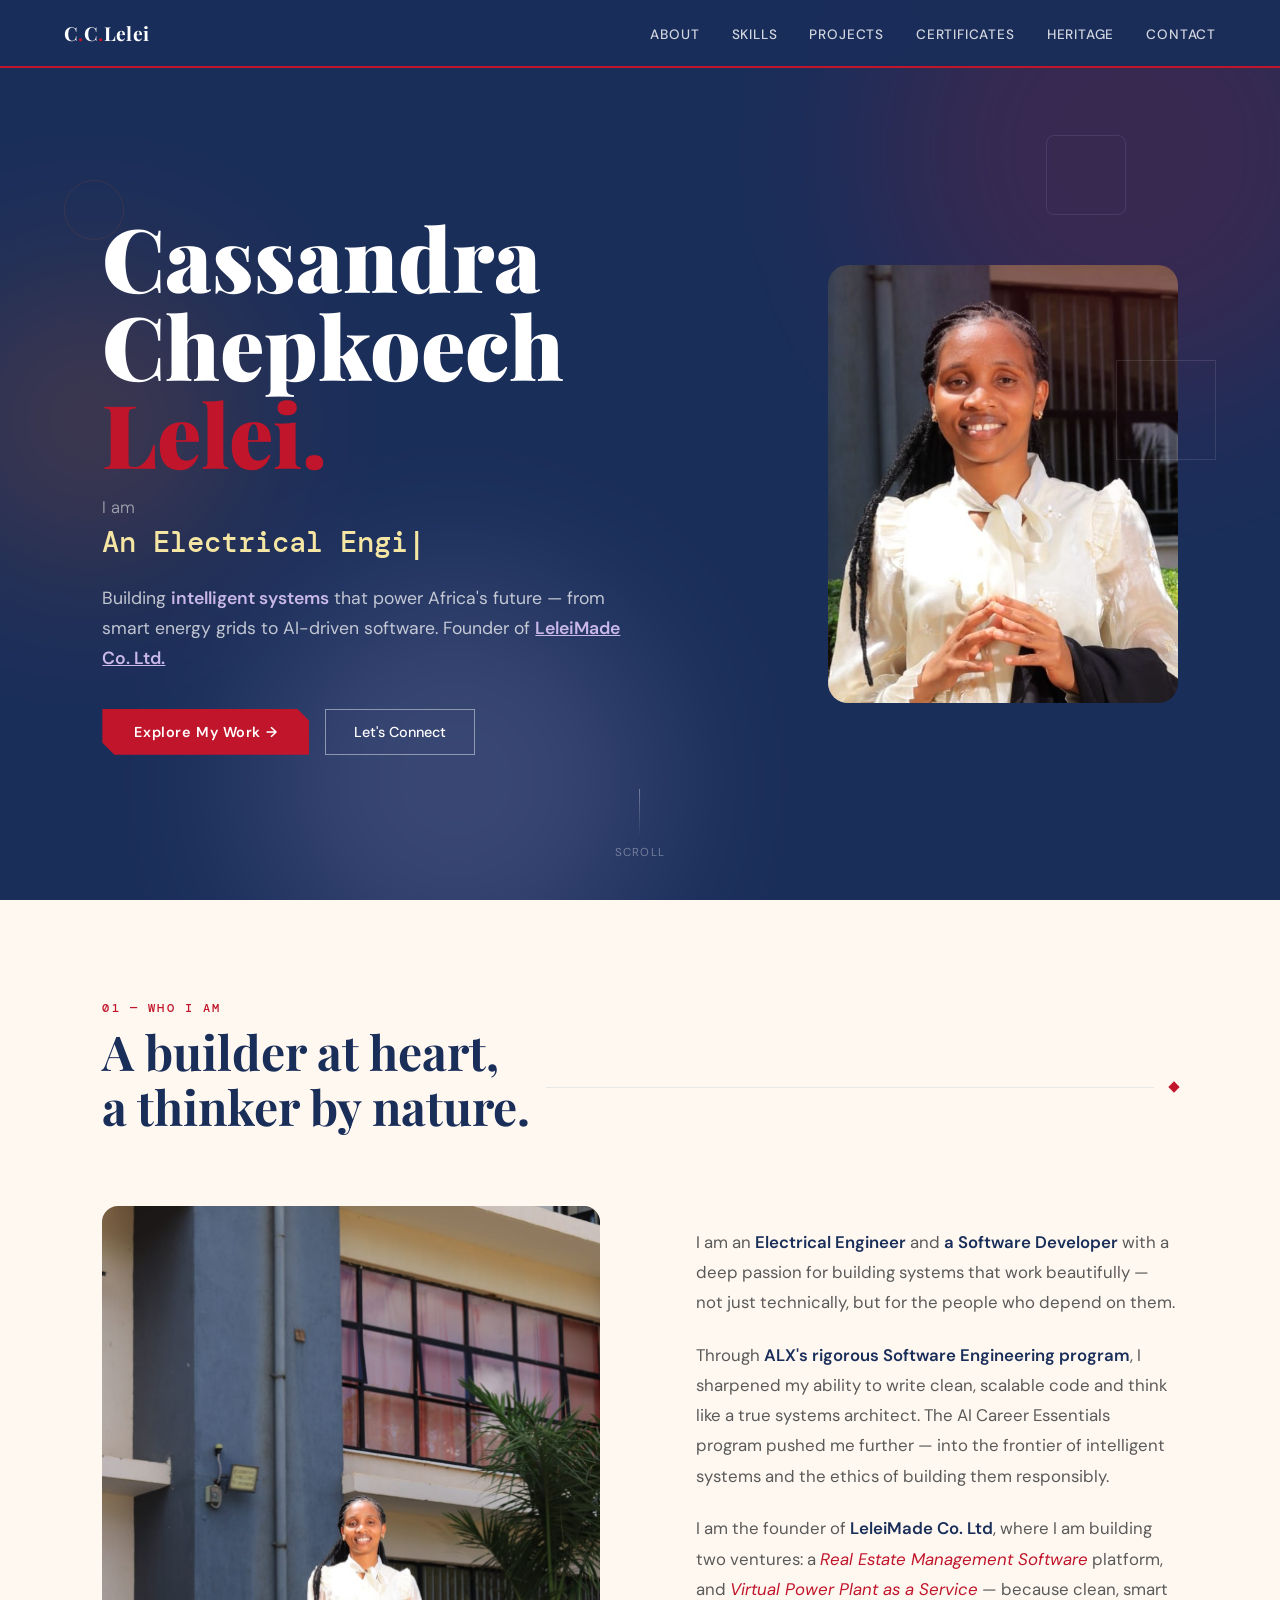
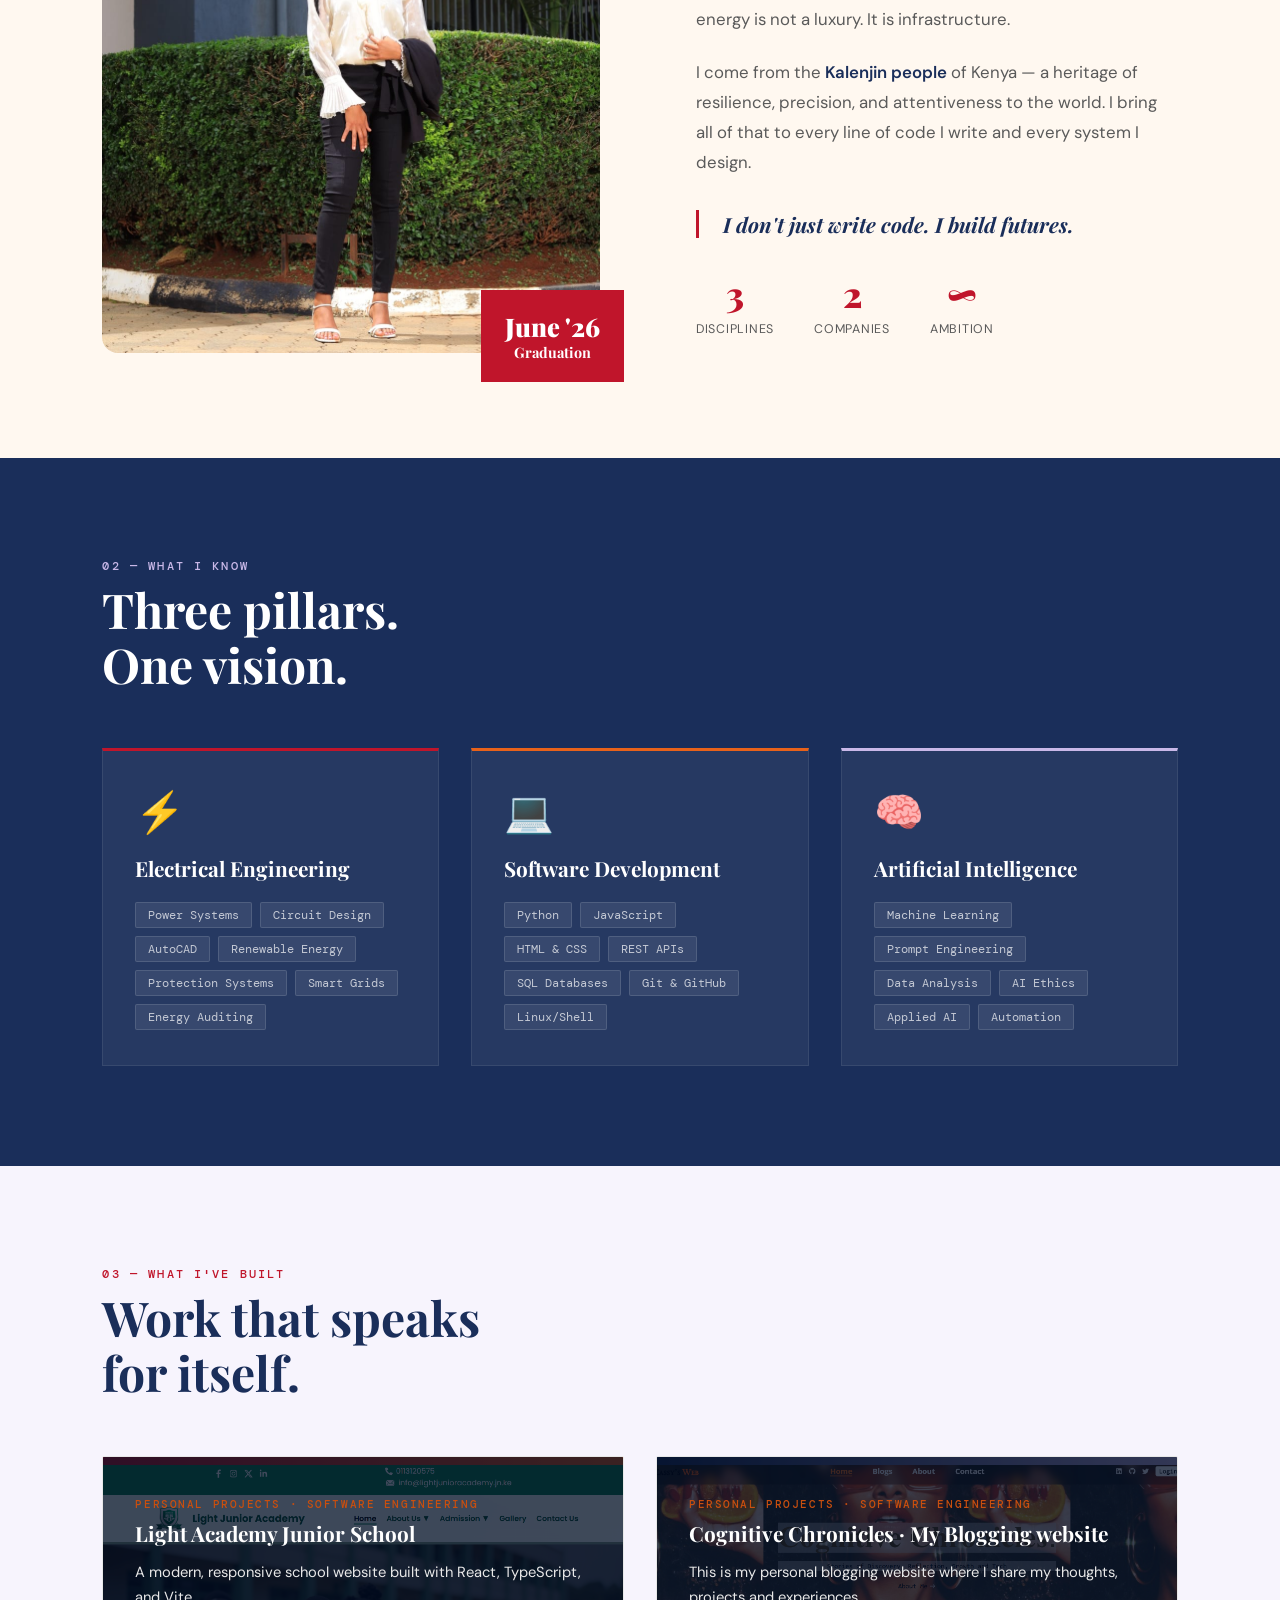
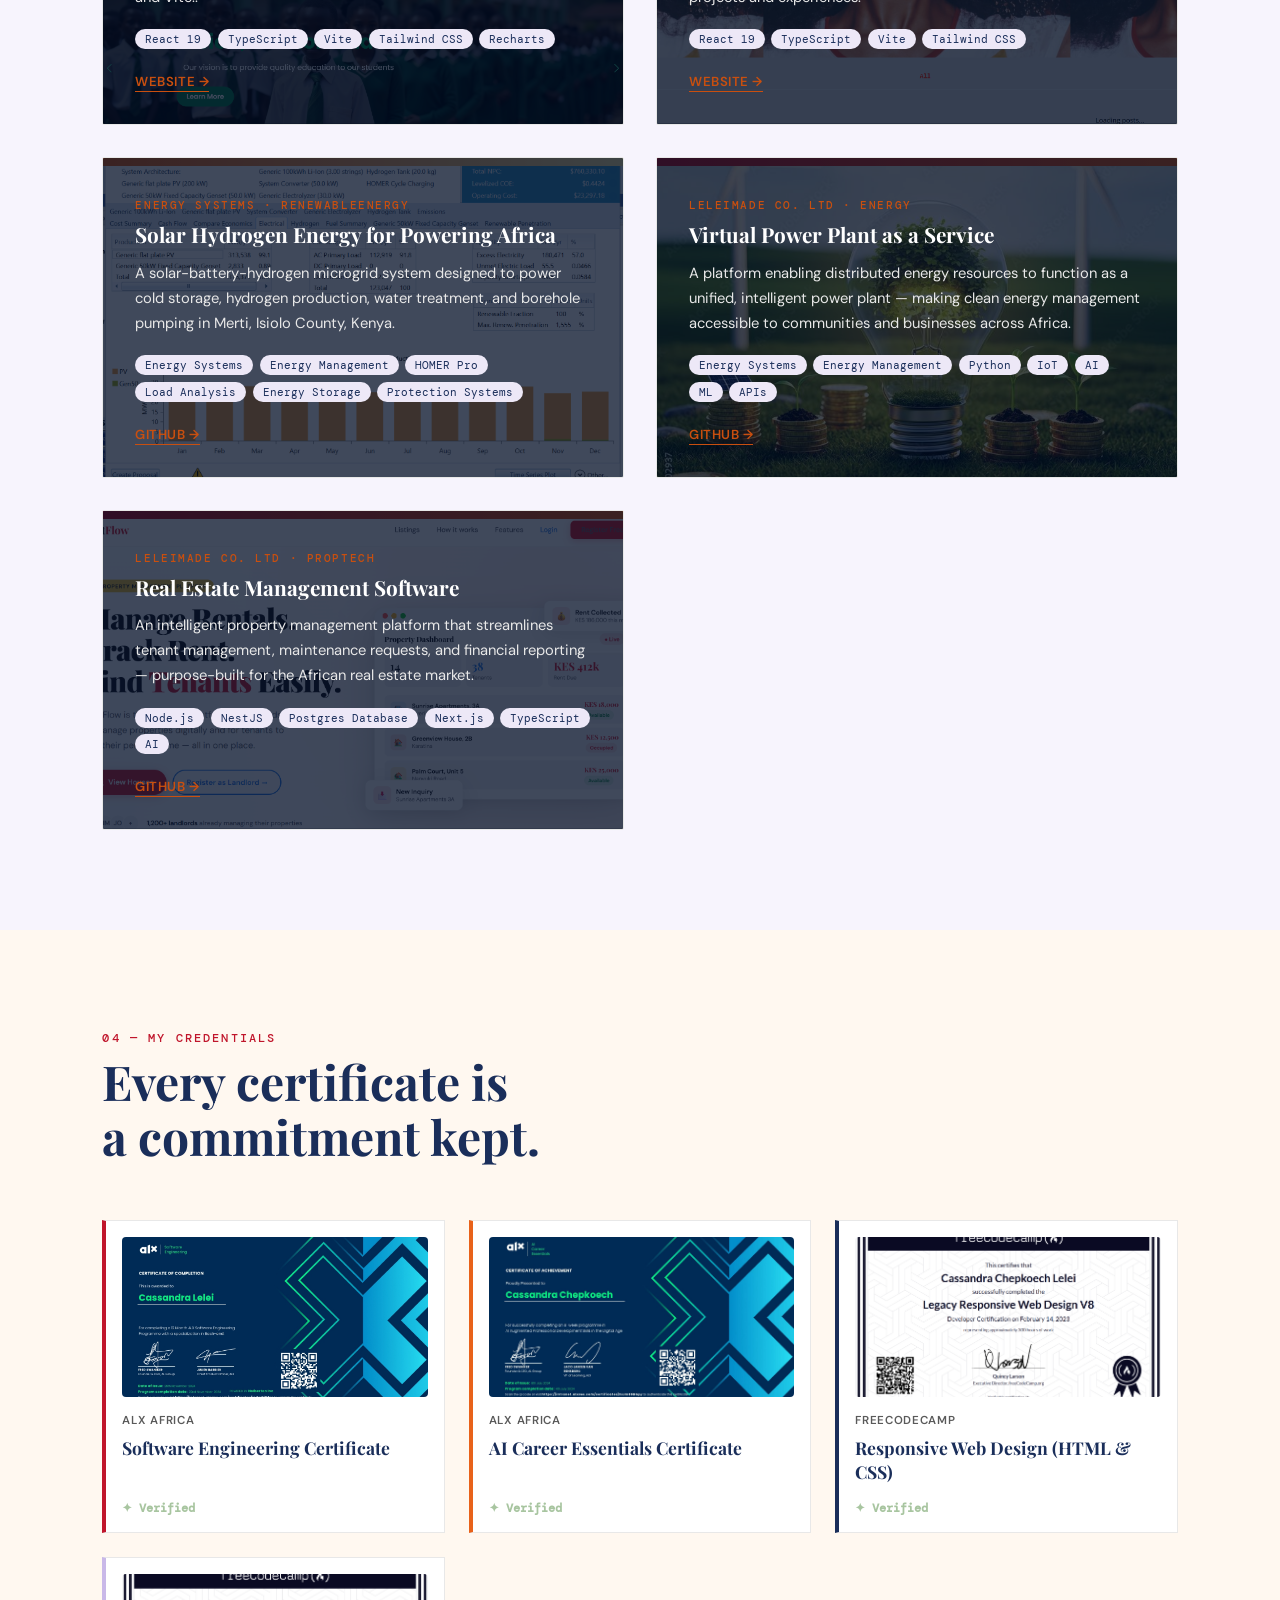
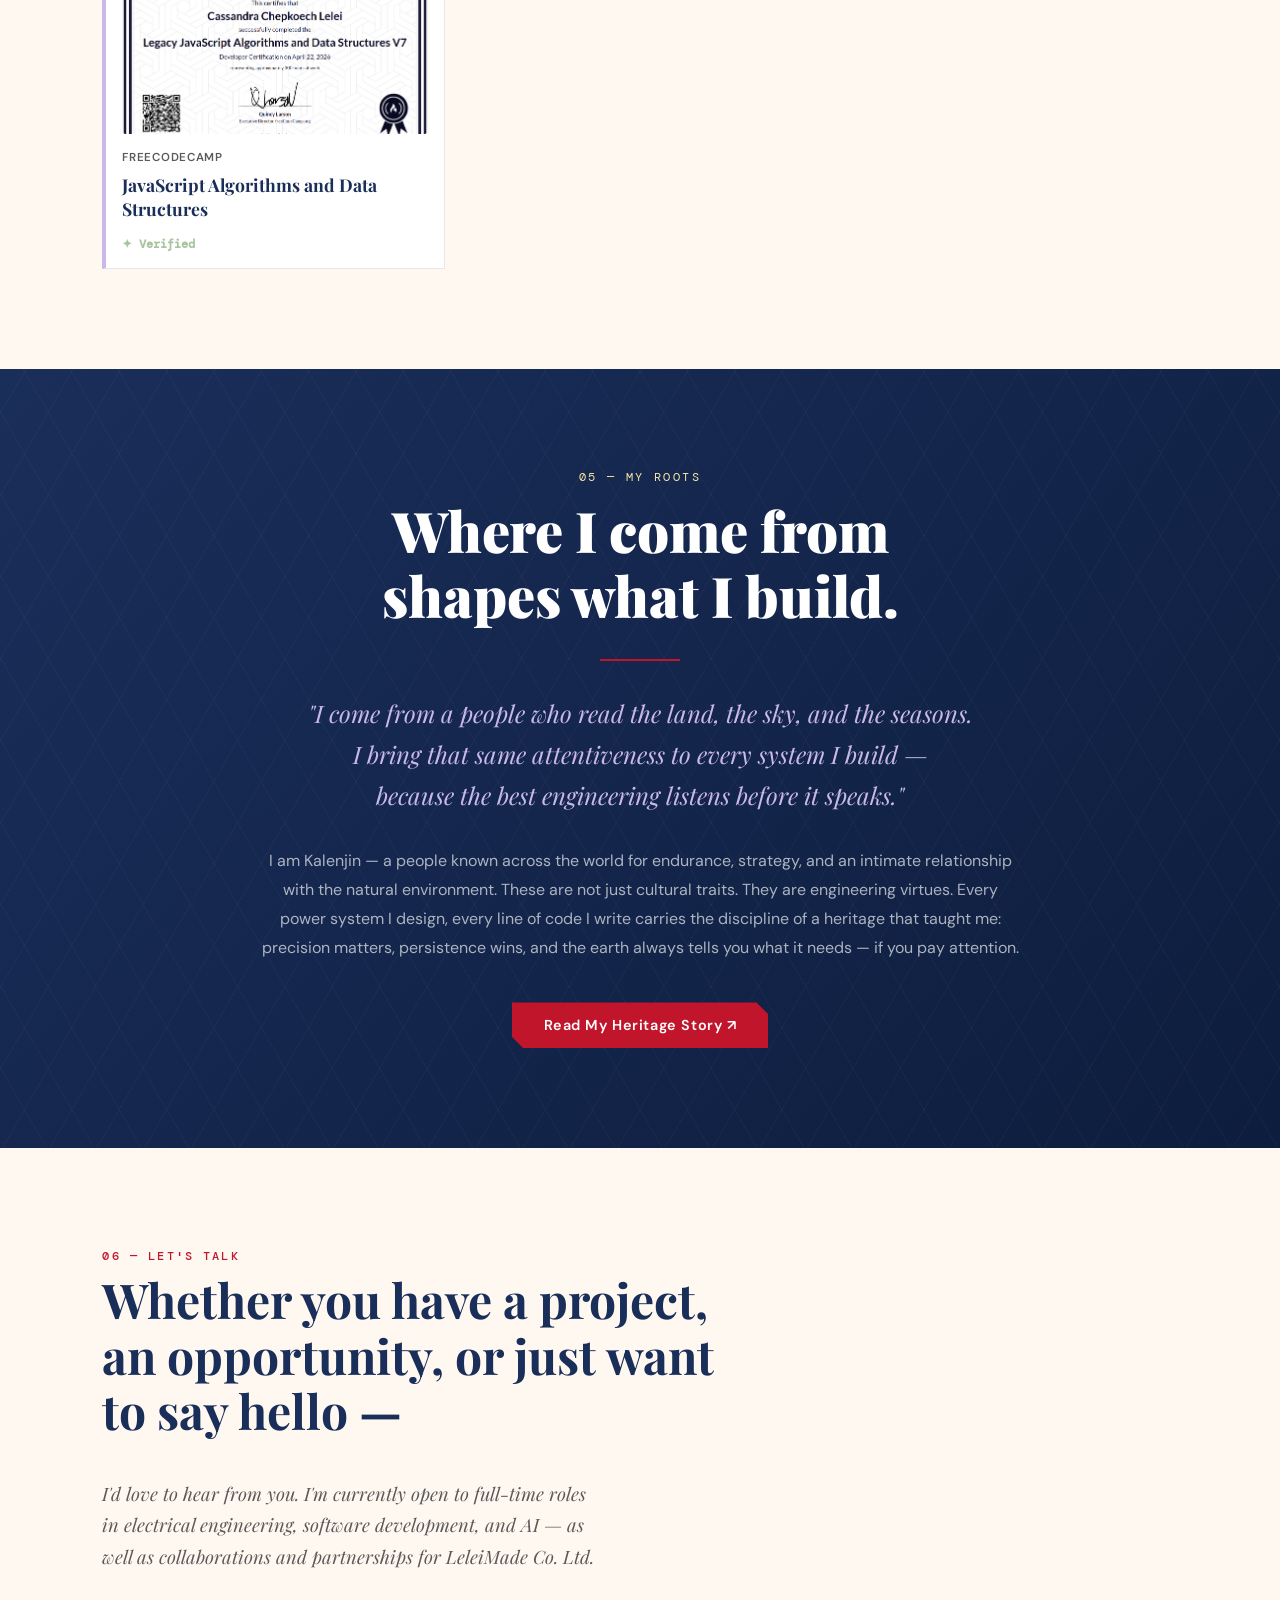
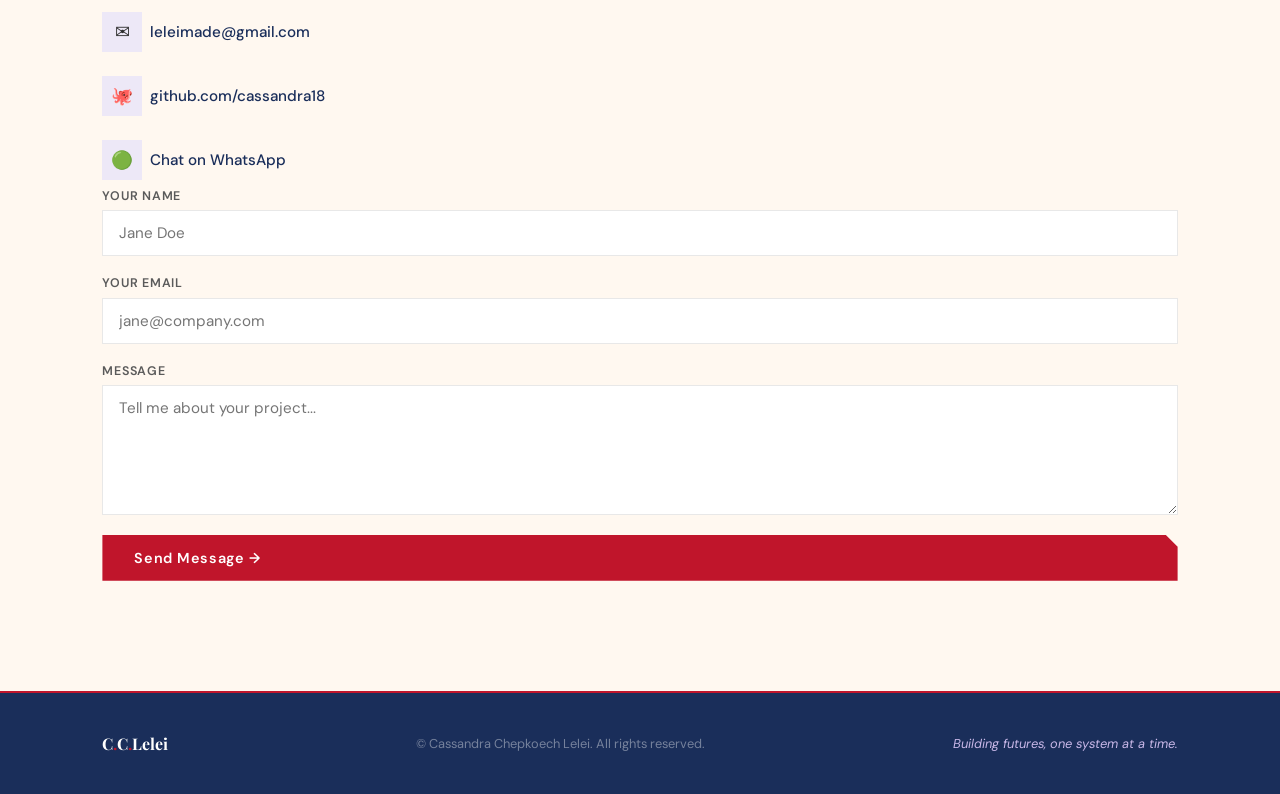
==== index.html @ a2f72143 "change name to index.html" ====
<!DOCTYPE html>
<html lang="en">

<head>
  <meta charset="UTF-8" />
  <meta name="viewport" content="width=device-width, initial-scale=1.0" />
  <title>Cassandra Chepkoech Lelei — Engineer · Developer · Founder</title>
  <link rel="preconnect" href="https://fonts.googleapis.com" />
  <link rel="preconnect" href="https://fonts.gstatic.com" crossorigin />
  <link
    href="https://fonts.googleapis.com/css2?family=Playfair+Display:ital,wght@0,400;0,700;0,900;1,400;1,700&family=DM+Sans:wght@300;400;500;600&family=DM+Mono:wght@400;500&display=swap"
    rel="stylesheet" />
    <link rel="icon" type="image/png" href="./images/favicon.png" />
  <link rel="stylesheet" href="style.css">
  <script src="script.js" defer></script>
</head>

<body>

  <!-- NAV -->
  <nav>
    <div class="nav-logo">C<span>.</span>C<span>.</span>Lelei</div>
    <ul class="nav-links">
      <li><a href="#about">About</a></li>
      <li><a href="#skills">Skills</a></li>
      <li><a href="#projects">Projects</a></li>
      <li><a href="#certificates">Certificates</a></li>
      <li><a href="#heritage">Heritage</a></li>
      <li><a href="#contact">Contact</a></li>
    </ul>
  </nav>

  <!-- HERO -->
  <section id="hero">
    <div class="hero-bg">
      <div class="orb orb-1"></div>
      <div class="orb orb-2"></div>
      <div class="orb orb-3"></div>
    </div>
    <div class="floating-shapes">
      <div class="shape shape-1"></div>
      <div class="shape shape-2"></div>
      <div class="shape shape-3"></div>
      <div class="shape shape-4"></div>
    </div>
    <div class="hero-content">
      <!-- LEFT SIDE  (text)-->
      <div class="hero-text">
        <h1 class="hero-name">
          Cassandra<br>
          Chepkoech<br>
          <span class="accent">Lelei.</span>
        </h1>
        <div class="hero-typewriter-wrap">
          <div class="hero-typewriter-label">I am </div>
          <div class="hero-typewriter" id="typewriter"><span class="cursor">|</span></div>
        </div>
        <p class="hero-tagline">
          Building <strong>intelligent systems</strong> that power Africa's future —
          from smart energy grids to AI-driven software. Founder of <strong><a href="https://cassandra18.github.io/LeleiMade_Co.ltd/" target="_blank">LeleiMade Co. Ltd.</a></strong>
        </p>
        <div class="hero-ctas">
          <a href="#projects" class="btn-primary">Explore My Work →</a>
          <a href="#contact" class="btn-outline">Let's Connect</a>
        </div>
      </div>

      <!-- RIGHT SIDE -->
      <div class="hero-image">
        <img src="images/potrait.JPG" alt="Portrait of Cassandra Chepkoech Lelei" class="hero-image" />
      </div>

    </div>
    <div class="hero-scroll-hint">
      <div class="scroll-line"></div>
      <span>Scroll</span>
    </div>
  </section>

  <!-- ABOUT -->
  <section id="about">
    <div class="reveal">
      <div class="section-label">01 — Who I Am</div>
      <div class="section-divider">
        <h2 class="section-title">A builder at heart,<br>a thinker by nature.</h2>
        <div class="divider-line"></div>
        <div class="divider-diamond"></div>
      </div>
    </div>
    <div class="about-grid reveal">
      <div class="about-image-wrap">
        <div class="about-image-card">
          <img src="images/project_day.jpeg" alt="Cassandra Chepkoech Lelei" class="about-image" />
        </div>
        <div class="about-image-badge">
          <span>June '26</span>
          Graduation
        </div>
      </div>
      <div class="about-text">
        <p class="about-paragraph">
          I am an <strong>Electrical Engineer</strong> and <strong> a Software Developer</strong> with a deep passion
          for
          building systems that work beautifully — not just technically, but for the people who depend on them.
        </p>
        <p class="about-paragraph">
          Through <strong>ALX's rigorous Software Engineering program</strong>, I sharpened my ability to write clean,
          scalable code and think like a true systems architect. The AI Career Essentials program pushed me further —
          into the frontier of intelligent systems and the ethics of building them responsibly.
        </p>
        <p class="about-paragraph">
          I am the founder of <strong>LeleiMade Co. Ltd</strong>, where I am building two ventures: a <em>Real Estate
            Management Software</em> platform, and <em>Virtual Power Plant as a Service</em> — because clean, smart
          energy is not a luxury. It is infrastructure.
        </p>
        <p class="about-paragraph">
          I come from the <strong>Kalenjin people</strong> of Kenya — a heritage of resilience, precision, and
          attentiveness to the world. I bring all of that to every line of code I write and every system I design.
        </p>
        <div class="about-closing">
          I don't just write code. I build futures.
        </div>
        <div class="about-stats">
          <div class="stat"><span class="stat-num">3</span><span class="stat-label">Disciplines</span></div>
          <div class="stat"><span class="stat-num">2</span><span class="stat-label">Companies</span></div>
          <div class="stat"><span class="stat-num">∞</span><span class="stat-label">Ambition</span></div>
        </div>
      </div>
    </div>
  </section>

  <!-- SKILLS -->
  <section id="skills">
    <div class="reveal">
      <div class="section-label" style="color:var(--lilac)">02 — What I Know</div>
      <h2 class="section-title">Three pillars.<br>One vision.</h2>
    </div>
    <div class="skills-grid reveal">
      <div class="skill-pillar">
        <div class="pillar-icon">⚡</div>
        <div class="pillar-title">Electrical Engineering</div>
        <div class="skill-tags">
          <span class="skill-tag">Power Systems</span>
          <span class="skill-tag">Circuit Design</span>
          <span class="skill-tag">AutoCAD</span>
          <span class="skill-tag">Renewable Energy</span>
          <span class="skill-tag">Protection Systems</span>
          <span class="skill-tag">Smart Grids</span>
          <span class="skill-tag">Energy Auditing</span>
        </div>
      </div>
      <div class="skill-pillar">
        <div class="pillar-icon">💻</div>
        <div class="pillar-title">Software Development</div>
        <div class="skill-tags">
          <span class="skill-tag">Python</span>
          <span class="skill-tag">JavaScript</span>
          <span class="skill-tag">HTML & CSS</span>
          <span class="skill-tag">REST APIs</span>
          <span class="skill-tag">SQL Databases</span>
          <span class="skill-tag">Git & GitHub</span>
          <span class="skill-tag">Linux/Shell</span>
        </div>
      </div>
      <div class="skill-pillar">
        <div class="pillar-icon">🧠</div>
        <div class="pillar-title">Artificial Intelligence</div>
        <div class="skill-tags">
          <span class="skill-tag">Machine Learning</span>
          <span class="skill-tag">Prompt Engineering</span>
          <span class="skill-tag">Data Analysis</span>
          <span class="skill-tag">AI Ethics</span>
          <span class="skill-tag">Applied AI</span>
          <span class="skill-tag">Automation</span>
        </div>
      </div>
    </div>
  </section>

  <!-- PROJECTS -->
  <section id="projects">
    <div class="reveal">
      <div class="section-label">03 — What I've Built</div>
      <h2 class="section-title">Work that speaks<br>for itself.</h2>
    </div>
    <div class="projects-grid reveal">

      <div class="project-card">
        <div class="project-card-header"></div>
        <div class="project-card-body">
          <div class="project-category">Personal projects · Software Engineering</div>
          <h3 class="project-title">Light Academy Junior School</h3>
          <p class="project-desc">A modern, responsive school website built with React, TypeScript, and Vite..</p>
          <div class="project-tech">
            <span class="tech-pill">React 19</span>
            <span class="tech-pill">TypeScript</span>
            <span class="tech-pill">Vite</span>
            <span class="tech-pill">Tailwind CSS</span>
            <span class="tech-pill">Recharts</span>
          </div>
          <div class="project-links">
            <a href="https://school-website-3xb8orobt-cassandra18s-projects.vercel.app/" class="project-link"
              target="_blank">Website →</a>
          </div>
        </div>
      </div>

      <div class="project-card">
        <div class="project-card-header"></div>
        <div class="project-card-body">
          <div class="project-category">Personal projects · Software Engineering</div>
          <h3 class="project-title">Cognitive Chronicles · My Blogging website</h3>
          <p class="project-desc">This is my personal blogging website where I share my thoughts, projects and experiences.</p>
          <div class="project-tech">
            <span class="tech-pill">React 19</span>
            <span class="tech-pill">TypeScript</span>
            <span class="tech-pill">Vite</span>
            <span class="tech-pill">Tailwind CSS</span>
          </div>
          <div class="project-links">
            <a href="https://cassys-b7ixf8rps-cassandra18s-projects.vercel.app/" class="project-link"
              target="_blank">Website →</a>
          </div>
        </div>
      </div>
      <div class="project-card">
        <div class="project-card-header"></div>
        <div class="project-card-body">
          <div class="project-category">Energy Systems · RenewableEnergy</div>
          <h3 class="project-title">Solar Hydrogen Energy for Powering Africa</h3>
          <p class="project-desc">A solar-battery-hydrogen microgrid system designed to power cold storage, hydrogen
            production, water treatment, and borehole pumping in Merti, Isiolo County, Kenya.</p>
          <div class="project-tech">
            <span class="tech-pill">Energy Systems</span>
            <span class="tech-pill">Energy Management</span>
            <span class="tech-pill">HOMER Pro</span>
            <span class="tech-pill">Load Analysis</span>
            <span class="tech-pill">Energy Storage</span>
            <span class="tech-pill">Protection Systems</span>
          </div>
          <div class="project-links">
            <a href="https://github.com/cassandra18/SHEPA_Energy_System" class="project-link" target="_blank">GitHub
              →</a>
          </div>
        </div>
      </div>

      <div class="project-card">
        <div class="project-card-header"></div>
        <div class="project-card-body">
          <div class="project-category">LeleiMade Co. Ltd · Energy</div>
          <h3 class="project-title">Virtual Power Plant as a Service</h3>
          <p class="project-desc">A platform enabling distributed energy resources to function as a unified, intelligent
            power plant — making clean energy management accessible to communities and businesses across Africa.</p>
          <div class="project-tech">
            <span class="tech-pill">Energy Systems</span>
            <span class="tech-pill">Energy Management</span>
            <span class="tech-pill">Python</span>
            <span class="tech-pill">IoT</span>
            <span class="tech-pill">AI</span>
            <span class="tech-pill">ML</span>
            <span class="tech-pill">APIs</span>
          </div>
          <div class="project-links">
            <a href="https://github.com/cassandra18/LELEIMADE-VPP/blob/main/README.md" class="project-link"
              target="_blank">GitHub →</a>
          </div>
        </div>
      </div>

      <div class="project-card">
        <div class="project-card-header"></div>
        <div class="project-card-body">
          <div class="project-category">LeleiMade Co. Ltd · PropTech</div>
          <h3 class="project-title">Real Estate Management Software</h3>
          <p class="project-desc">An intelligent property management platform that streamlines tenant management,
            maintenance requests, and financial reporting — purpose-built for the African real estate market.</p>
          <div class="project-tech">
            <span class="tech-pill">Node.js</span>
            <span class="tech-pill">NestJS</span>
            <span class="tech-pill">Postgres Database</span>
            <span class="tech-pill">Next.js</span>
            <span class="tech-pill">TypeScript</span>
            <span class="tech-pill">AI</span>
          </div>
          <div class="project-links">
            <a href="https://github.com/cassandra18/LELEIMADE.CO-PROPERTY-MANAGEMENT-SAAS" class="project-link"
              target="_blank">GitHub →</a>
          </div>
        </div>
      </div>

      
      </div>
    </div>
  </section>

  <!-- CERTIFICATES -->
  <section id="certificates">
    <div class="reveal">
      <div class="section-label">04 — My Credentials</div>
      <h2 class="section-title">Every certificate is<br>a commitment kept.</h2>
    </div>
    <div class="certs-grid reveal">
      <div class="cert-card">
        <img src="images/ALX_SOFTWARE_CERTIFICATE.jpeg" alt="ALX Software Engineering Certificate" class="cert-image">
        <div class="cert-org">ALX Africa</div>
        <div class="cert-name">Software Engineering Certificate</div>
        <div class="cert-badge">✦ Verified</div>
      </div>

      <div class="cert-card">
        <img src="images/AiCE_Certificate.jpeg" alt="ALX Software Engineering Certificate" class="cert-image">
        <div class="cert-org">ALX Africa</div>
        <div class="cert-name">AI Career Essentials Certificate</div>
        <div class="cert-badge">✦ Verified</div>
      </div>

      <div class="cert-card">
        <img src="images/Freecodecamp_Web_dev_Certificate.png" alt="ALX Software Engineering Certificate"
          class="cert-image">
        <div class="cert-org">freeCodeCamp</div>
        <div class="cert-name">Responsive Web Design (HTML & CSS)</div>
        <div class="cert-badge">✦ Verified</div>
      </div>

      <div class="cert-card">
        <img src="images/Freedcodecamp_JS_Certificate.png" alt="ALX Software Engineering Certificate"
          class="cert-image">
        <div class="cert-org">freeCodeCamp</div>
        <div class="cert-name">JavaScript Algorithms and Data Structures</div>
        <div class="cert-badge">✦ Verified</div>
      </div>
  </section>

  <!-- HERITAGE -->
  <section id="heritage">
    <div class="heritage-geo"></div>
    <div class="heritage-inner reveal">
      <div class="heritage-eyebrow">05 — My Roots</div>
      <h2 class="heritage-title">Where I come from<br>shapes what I build.</h2>
      <div class="heritage-divider"></div>
      <blockquote class="heritage-quote">
        "I come from a people who read the land, the sky, and the seasons.<br>
        I bring that same attentiveness to every system I build —<br>
        because the best engineering listens before it speaks."
      </blockquote>
      <p class="heritage-body">
        I am Kalenjin — a people known across the world for endurance, strategy, and an intimate relationship with the
        natural environment. These are not just cultural traits. They are engineering virtues. Every power system I
        design, every line of code I write carries the discipline of a heritage that taught me: precision matters,
        persistence wins, and the earth always tells you what it needs — if you pay attention.
      </p>
      <a href="https://kalenjinheritage.my.canva.site/" class="btn-primary" target="_blank">Read My Heritage Story ↗</a>
    </div>
  </section>

  <!-- CONTACT -->
  <section id="contact">
    <div class="reveal">
      <div class="section-label">06 — Let's Talk</div>
      <h2 class="section-title">Whether you have a project,<br>an opportunity, or just want<br>to say hello —</h2>
    </div>
    <div class="contact-inner reveal">
  <div class="contact-left">
    
    <p class="contact-tagline">
      I'd love to hear from you. I'm currently open to full-time roles in electrical
      engineering, software development, and AI — as well as collaborations and partnerships for LeleiMade Co. Ltd.
    </p>

    <div class="contact-info">

      <div class="contact-item">
        <div class="contact-icon">✉</div>
        <a href="mailto:leleimade@gmail.com">leleimade@gmail.com</a>
      </div>

      <div class="contact-item">
        <div class="contact-icon">🐙</div>
        <a href="https://github.com/cassandra18" target="_blank">
          github.com/cassandra18
        </a>
      </div>

      <div class="contact-item">
        <div class="contact-icon">🟢</div>
        <a 
          href="https://wa.me/2547113120575?text=Hi%20Cassandra,%20I%20saw%20your%20portfolio%20and..."
          target="_blank"
        >
          Chat on WhatsApp
        </a>
      </div>

      <!-- Optional LinkedIn -->
      <!--
      <div class="contact-item">
        <div class="contact-icon">💼</div>
        <a href="#">linkedin.com/in/cassandra-lelei</a>
      </div>
      -->

    </div>
  </div>
</div>
      </div>
      <form action="https://formspree.io/f/mrerrgbb" method="POST" class="contact-form">

        <div class="form-group">
          <label class="form-label">Your Name</label>
          <input type="text" name="name" class="form-input" placeholder="Jane Doe" required />
        </div>

        <div class="form-group">
          <label class="form-label">Your Email</label>
          <input type="email" name="email" class="form-input" placeholder="jane@company.com" required />
        </div>

        <div class="form-group">
          <label class="form-label">Message</label>
          <textarea name="message" class="form-textarea" placeholder="Tell me about your project..."
            required></textarea>
        </div>

        <button type="submit" class="form-submit">
          <span class="btn-text">Send Message →</span>
          <span class="btn-loader"></span>
        </button>
      </form>

      <p id="form-status" class="form-status"></p>
    </div>
  </section>

  <!-- FOOTER -->
  <footer>
    <div class="footer-brand">C<span>.</span>C<span>.</span>Lelei</div>
    <div class="footer-copy">
      © <span id="year"></span> Cassandra Chepkoech Lelei. All rights reserved.
    </div>
    <div class="footer-tagline">Building futures, one system at a time.</div>
  </footer>

  <div id="cert-modal" class="cert-modal">
    <span class="close-btn">&times;</span>
    <img class="modal-content" id="modal-img">
  </div>
</body>

</html>
---- style.css ----
:root {
  --cherry: #C0152B;
  --cherry-light: #E8294A;
  --deep-blue: #1A2E5A;
  --blue-mid: #2C4A8A;
  --lilac: #C9B8E8;
  --lilac-light: #EDE8F7;
  --lilac-pale: #F7F4FD;
  --butter: #F5E6A3;
  --butter-light: #FDF6D8;
  --cream: #FFF8F0;
  --baby-pink: #F7D6E0;
  --pink-light: #FEF0F4;
  --orange-deep: #C94F0F;
  --orange: #E8621A;
  --orange-bright: #FF8C42;
  --orange-light: #FDE8D8;
  --sage: #A8C5A0;
  --sage-light: #E8F5E4;
  --gray-dark: #2D2D2D;
  --gray-mid: #5A5A5A;
  --gray-light: #E8E8E8;
  --white: #FFFFFF;
}

* {
  margin: 0;
  padding: 0;
  box-sizing: border-box;
}

html {
  scroll-behavior: smooth;
}

body {
  font-family: 'DM Sans', sans-serif;
  background: var(--cream);
  color: var(--gray-dark);
  overflow-x: hidden;
  width: 100%;
}

/* ── NAV ── */
nav {
  position: fixed;
  top: 0;
  left: 0;
  right: 0;
  z-index: 100;
  background: rgba(26, 46, 90, 0.97);
  backdrop-filter: blur(12px);
  display: flex;
  align-items: center;
  justify-content: space-between;
  padding: 0 5%;
  height: 68px;
  border-bottom: 2px solid var(--cherry);
}

.nav-logo {
  font-family: 'Playfair Display', serif;
  font-size: 1.2rem;
  font-weight: 700;
  color: var(--white);
  letter-spacing: 0.02em;
}

.nav-logo span {
  color: var(--cherry);
}

.nav-links {
  display: flex;
  gap: 2rem;
  list-style: none;
}

.nav-links a {
  color: rgba(255, 255, 255, 0.8);
  text-decoration: none;
  font-size: 0.85rem;
  font-weight: 500;
  letter-spacing: 0.06em;
  text-transform: uppercase;
  transition: color 0.25s;
}

.nav-links a:hover {
  color: var(--butter);
}

/* ── HERO ── */
#hero {
  min-height: 100vh;
  background: var(--deep-blue);
  position: relative;
  overflow: hidden;
  display: flex;
  align-items: center;
  padding: 68px 8% 0;
}

.hero-bg {
  position: absolute;
  inset: 0;
  pointer-events: none;
  overflow: hidden;
}

.orb {
  position: absolute;
  border-radius: 50%;
  filter: blur(80px);
  opacity: 0.18;
  animation: drift 12s ease-in-out infinite alternate;
}

.orb-1 {
  width: 500px;
  height: 500px;
  background: var(--cherry);
  top: -100px;
  right: -100px;
  animation-delay: 0s;
}

.orb-2 {
  width: 400px;
  height: 400px;
  background: var(--lilac);
  bottom: -80px;
  left: 20%;
  animation-delay: -4s;
}

.orb-3 {
  width: 300px;
  height: 300px;
  background: var(--orange);
  top: 30%;
  left: -60px;
  animation-delay: -8s;
}

@keyframes drift {
  from {
    transform: translate(0, 0) scale(1);
  }

  to {
    transform: translate(30px, 20px) scale(1.08);
  }
}

.floating-shapes {
  position: absolute;
  inset: 0;
  pointer-events: none;
}

.shape {
  position: absolute;
  border: 1.5px solid;
  animation: spin-slow linear infinite;
  opacity: 0.12;
}

.shape-1 {
  width: 80px;
  height: 80px;
  border-color: var(--lilac);
  border-radius: 8px;
  top: 15%;
  right: 12%;
  animation-duration: 20s;
}

.shape-2 {
  width: 50px;
  height: 50px;
  border-color: var(--butter);
  border-radius: 50%;
  top: 65%;
  right: 25%;
  animation-duration: 15s;
  animation-direction: reverse;
}

.shape-3 {
  width: 100px;
  height: 100px;
  border-color: var(--baby-pink);
  top: 40%;
  right: 5%;
  animation-duration: 25s;
}

.shape-4 {
  width: 60px;
  height: 60px;
  border-color: var(--orange);
  border-radius: 50%;
  top: 20%;
  left: 5%;
  animation-duration: 18s;
}

@keyframes spin-slow {
  from {
    transform: rotate(0deg);
  }

  to {
    transform: rotate(360deg);
  }
}

.hero-content {
  display: flex;
  align-items: center;
  justify-content: space-between;
  gap: 2rem;
  width: 100%;
  /* important */
  max-width: 1200px;
  /* control layout width */
  margin: 0 auto;

}

.hero-text {
  flex: 1;
  max-width: 600px;
}

.hero-image {
  flex: 1;
  display: flex;
  justify-content: flex-end;
}

.hero-image img {
  width: 100%;
  max-width: 350px;
  border-radius: 20px;
  object-fit: cover;
}

.hero-name {
  font-family: 'Playfair Display', serif;
  font-size: clamp(3rem, 7vw, 5.5rem);
  font-weight: 900;
  line-height: 1.0;
  color: var(--white);
  animation: fadeUp 0.8s 0.15s ease both;
}

.hero-name .accent {
  color: var(--cherry);
  display: block;
}

.hero-typewriter-wrap {
  margin: 1.2rem 0;
  animation: fadeUp 0.8s 0.3s ease both;
}

.hero-typewriter-label {
  font-size: 1.05rem;
  font-weight: 300;
  color: rgba(255, 255, 255, 0.55);
  margin-bottom: 0.3rem;
}

.hero-typewriter {
  font-family: 'DM Mono', monospace;
  font-size: clamp(1.2rem, 3vw, 1.8rem);
  color: var(--butter);
  font-weight: 500;
  min-height: 2.4rem;
}

.cursor {
  display: inline-block;
  animation: blink 1s step-end infinite;
}

@keyframes blink {
  50% {
    opacity: 0;
  }
}

.hero-tagline {
  font-size: 1.1rem;
  font-weight: 400;
  line-height: 1.7;
  color: rgba(255, 255, 255, 0.72);
  margin: 1.4rem 0 2.2rem;
  animation: fadeUp 0.8s 0.45s ease both;
  max-width: 580px;
}

.hero-tagline a {
  color: var(--lilac); /* or use your exact purple variable */
  text-decoration: underline;
  font-weight: 600;
}

.hero-tagline a:hover {
  color: var(--butter);
}

.hero-tagline strong {
  color: var(--lilac);
  font-weight: 600;
}

.hero-ctas {
  display: flex;
  gap: 1rem;
  flex-wrap: wrap;
  animation: fadeUp 0.8s 0.6s ease both;
}

.btn-primary {
  background: var(--cherry);
  color: var(--white);
  border: none;
  cursor: pointer;
  padding: 14px 32px;
  font-family: 'DM Sans', sans-serif;
  font-size: 0.9rem;
  font-weight: 600;
  letter-spacing: 0.04em;
  text-decoration: none;
  display: inline-block;
  transition: all 0.25s;
  clip-path: polygon(0 0, calc(100% - 12px) 0, 100% 12px, 100% 100%, 12px 100%, 0 calc(100% - 12px));
}

.btn-primary:hover {
  background: var(--cherry-light);
  transform: translateY(-2px);
  box-shadow: 0 8px 24px rgba(192, 21, 43, 0.4);
}

.btn-outline {
  background: transparent;
  color: var(--white);
  border: 1.5px solid rgba(255, 255, 255, 0.45);
  cursor: pointer;
  padding: 13px 28px;
  font-family: 'DM Sans', sans-serif;
  font-size: 0.9rem;
  font-weight: 500;
  text-decoration: none;
  display: inline-block;
  transition: all 0.25s;
}

.btn-outline:hover {
  border-color: var(--butter);
  color: var(--butter);
  transform: translateY(-2px);
}

.hero-scroll-hint {
  position: absolute;
  bottom: 2.5rem;
  left: 50%;
  transform: translateX(-50%);
  display: flex;
  flex-direction: column;
  align-items: center;
  gap: 8px;
  color: rgba(255, 255, 255, 0.35);
  font-size: 0.72rem;
  letter-spacing: 0.1em;
  text-transform: uppercase;
  animation: bounce 2s ease-in-out infinite;
}

.scroll-line {
  width: 1px;
  height: 48px;
  background: linear-gradient(to bottom, rgba(255, 255, 255, 0.35), transparent);
}

@keyframes bounce {

  0%,
  100% {
    transform: translateX(-50%) translateY(0);
  }

  50% {
    transform: translateX(-50%) translateY(8px);
  }
}

@keyframes fadeUp {
  from {
    opacity: 0;
    transform: translateY(28px);
  }

  to {
    opacity: 1;
    transform: translateY(0);
  }
}

/* ── ABOUT ── */
#about {
  background: var(--cream);
  padding: 100px 8%;
}

.section-label {
  font-family: 'DM Mono', monospace;
  font-size: 0.75rem;
  letter-spacing: 0.18em;
  text-transform: uppercase;
  color: var(--cherry);
  font-weight: 500;
  margin-bottom: 0.5rem;
}

.section-title {
  font-family: 'Playfair Display', serif;
  font-size: clamp(2rem, 4vw, 3rem);
  font-weight: 700;
  line-height: 1.15;
  color: var(--deep-blue);
  margin-bottom: 1rem;
}

.about-grid {
  display: grid;
  grid-template-columns: 1fr 1fr;
  gap: 5rem;
  align-items: center;
  margin-top: 3.5rem;
}

.about-image-wrap {
  position: relative;
}

.about-image-card img {
  width: 100%;
  height: 100%;
  object-fit: cover;
  border-radius: 16px;
}

.about-initials {
  font-family: 'Playfair Display', serif;
  font-size: 6rem;
  font-weight: 900;
  color: rgba(26, 46, 90, 0.15);
  position: absolute;
}

.about-image-badge {
  position: absolute;
  bottom: -1.5rem;
  right: -1.5rem;
  background: var(--cherry);
  color: var(--white);
  padding: 20px 24px;
  font-family: 'Playfair Display', serif;
  font-size: 0.9rem;
  font-weight: 700;
  line-height: 1.3;
  text-align: center;
}

.about-image-badge span {
  display: block;
  font-size: 1.6rem;
  font-weight: 900;
}

.about-image-stripe {
  position: absolute;
  top: 1.5rem;
  left: -1.5rem;
  width: 3rem;
  height: 70%;
  background: var(--butter);
  opacity: 0.7;
}

.about-text {
  padding-left: 1rem;
}

.about-paragraph {
  font-size: 1.05rem;
  line-height: 1.8;
  color: var(--gray-mid);
  margin-bottom: 1.4rem;
}

.about-paragraph strong {
  color: var(--deep-blue);
  font-weight: 600;
}

.about-paragraph em {
  color: var(--cherry);
  font-style: italic;
}

.about-closing {
  font-family: 'Playfair Display', serif;
  font-size: 1.3rem;
  font-style: italic;
  color: var(--deep-blue);
  font-weight: 700;
  margin-top: 2rem;
  padding-left: 1.5rem;
  border-left: 3px solid var(--cherry);
}

.about-stats {
  display: flex;
  gap: 2.5rem;
  margin-top: 2rem;
}

.stat {
  text-align: center;
}

.stat-num {
  font-family: 'Playfair Display', serif;
  font-size: 2.2rem;
  font-weight: 900;
  color: var(--cherry);
  display: block;
}

.stat-label {
  font-size: 0.78rem;
  color: var(--gray-mid);
  letter-spacing: 0.06em;
  text-transform: uppercase;
}

/* ── SKILLS ── */
#skills {
  background: var(--deep-blue);
  padding: 100px 8%;
}

#skills .section-title {
  color: var(--white);
}

#skills .section-label {
  color: var(--lilac);
}

.skills-grid {
  display: grid;
  grid-template-columns: repeat(3, 1fr);
  gap: 2rem;
  margin-top: 3.5rem;
}

.skill-pillar {
  background: rgba(255, 255, 255, 0.05);
  border: 1px solid rgba(255, 255, 255, 0.08);
  border-top: 3px solid;
  padding: 2.2rem 2rem;
  transition: transform 0.3s, background 0.3s;
}

.skill-pillar:hover {
  transform: translateY(-6px);
  background: rgba(255, 255, 255, 0.08);
}

.skill-pillar:nth-child(1) {
  border-top-color: var(--cherry);
}

.skill-pillar:nth-child(2) {
  border-top-color: var(--orange);
}

.skill-pillar:nth-child(3) {
  border-top-color: var(--lilac);
}

.pillar-icon {
  font-size: 2.5rem;
  margin-bottom: 1rem;
}

.pillar-title {
  font-family: 'Playfair Display', serif;
  font-size: 1.3rem;
  font-weight: 700;
  color: var(--white);
  margin-bottom: 1.2rem;
}

.skill-tags {
  display: flex;
  flex-wrap: wrap;
  gap: 0.5rem;
}

.skill-tag {
  background: rgba(255, 255, 255, 0.08);
  color: rgba(255, 255, 255, 0.7);
  border: 1px solid rgba(255, 255, 255, 0.12);
  padding: 4px 12px;
  font-family: 'DM Mono', monospace;
  font-size: 0.75rem;
  border-radius: 2px;
  transition: all 0.2s;
}

.skill-tag:hover {
  background: var(--cherry);
  color: var(--white);
  border-color: var(--cherry);
}

/* ── PROJECTS ── */
#projects {
  background: var(--lilac-pale);
  padding: 100px 8%;
}

.projects-grid {
  display: grid;
  grid-template-columns: repeat(auto-fill, minmax(340px, 1fr));
  gap: 2rem;
  margin-top: 3.5rem;
}

.project-card {
  background: var(--white);
  border: 1px solid var(--gray-light);
  border-radius: 2px;
  overflow: hidden;
  transition: transform 0.3s, box-shadow 0.3s;
  position: relative;
  background-size: cover;
  background-position: center;
}

/* DARK OVERLAY */
.project-card::before {
  content: "";
  position: absolute;
  inset: 0;
  background: rgba(1, 13, 36, 0.75);
  /* darkness level */
  z-index: 1;
}

/* Make content sit above overlay */
.project-card-body {
  position: relative;
  z-index: 2;
}

.project-card:nth-child(1) {
  background-image: url("images/school_website.png");
  
}

.project-card:nth-child(2) {
  background-image: url("images/blogging.png");
}

.project-card:nth-child(3) {
  background-image: url("images/electrical_energy_output.png");

}

.project-card:nth-child(4) {
  background-image: url("images/low-cost-renewable-sources-of-energy.jpg");
}

.project-card:nth-child(5) {
    background-image: url("images/leleimade_REMs.png");
}

.project-card:hover {
  transform: translateY(-8px);
  box-shadow: 0 20px 50px rgba(26, 46, 90, 0.12);
}

.project-card-header {
  height: 8px;
  background: linear-gradient(90deg, var(--cherry), var(--orange));
}

.project-card:nth-child(2) .project-card-header {
  background: linear-gradient(90deg, var(--deep-blue), var(--lilac));
}

.project-card:nth-child(3) .project-card-header {
  background: linear-gradient(90deg, var(--orange), var(--butter));
}

.project-card-body {
  padding: 2rem;
}

.project-category {
  font-family: 'DM Mono', monospace;
  font-size: 0.7rem;
  letter-spacing: 0.14em;
  text-transform: uppercase;
  color: var(--orange-deep);
  font-weight: 500;
  margin-bottom: 0.5rem;
}

.project-title {
  font-family: 'Playfair Display', serif;
  font-size: 1.3rem;
  font-weight: 700;
  color: var(--white);
  margin-bottom: 0.8rem;
}

.project-desc {
  font-size: 0.92rem;
  line-height: 1.7;
  color: var(--gray-light);
  margin-bottom: 1.2rem;
}

.project-tech {
  display: flex;
  flex-wrap: wrap;
  gap: 0.4rem;
  margin-bottom: 1.5rem;
}

.tech-pill {
  background: var(--lilac-light);
  color: var(--deep-blue);
  font-family: 'DM Mono', monospace;
  font-size: 0.7rem;
  padding: 3px 10px;
  border-radius: 20px;
}

.project-links {
  display: flex;
  gap: 0.8rem;
}

.project-link {
  font-size: 0.82rem;
  font-weight: 600;
  color: var(--orange-deep);
  text-decoration: none;
  letter-spacing: 0.04em;
  text-transform: uppercase;
  border-bottom: 1px solid var(--orange-deep);
  padding-bottom: 1px;
  transition: color 0.2s;
}

.project-link:hover {
  color: var(--orange);
  border-color: var(--orange);
}

.project-placeholder {
  text-align: center;
  color: rgba(26, 46, 90, 0.2);
  font-size: 0.85rem;
  padding: 2rem 0;
}

/* ── CERTIFICATES ── */
#certificates {
  background: var(--cream);
  padding: 100px 8%;
}

.certs-grid {
  display: grid;
  grid-template-columns: repeat(auto-fill, minmax(260px, 1fr));
  gap: 1.5rem;
  margin-top: 3.5rem;
}

.cert-card {
  background: var(--white);
  border: 1px solid var(--gray-light);
  border-left: 4px solid var(--cherry);
  padding: 1rem 1rem;
  display: flex;
  flex-direction: column;
  transition: transform 0.25s, box-shadow 0.25s;
}

.cert-image {
  width: 100%;
  height: 160px;
  object-fit: cover;
  border-radius: 4px;
  margin-bottom: 1rem;
  cursor: pointer;
  transition: transform 0.3s;
}

.cert-image:hover {
  transform: scale(1.03);
}

.cert-modal {
  display: none;
  position: fixed;
  z-index: 999;
  padding-top: 60px;
  left: 0;
  top: 0;
  width: 100%;
  height: 100%;
  background: rgba(0,0,0,0.9);
}

.modal-content {
  display: block;
  margin: auto;
  max-width: 90%;
  max-height: 85vh;
  border-radius: 6px;
}

.close-btn {
  position: absolute;
  top: 20px;
  right: 40px;
  color: white;
  font-size: 40px;
  cursor: pointer;
}

.cert-card:nth-child(2) {
  border-left-color: var(--orange);
}

.cert-card:nth-child(3) {
  border-left-color: var(--deep-blue);
}

.cert-card:nth-child(4) {
  border-left-color: var(--lilac);
}

.cert-card:hover {
  transform: translateY(-4px);
  box-shadow: 0 12px 30px rgba(0, 0, 0, 0.08);
}

.cert-org {
  font-size: 0.72rem;
  letter-spacing: 0.06em;
  text-transform: uppercase;
  color: var(--gray-mid);
  font-weight: 600;
  margin-bottom: 0.5rem;
}

.cert-name {
  font-family: 'Playfair Display', serif;
  font-size: 1.1rem;
  font-weight: 700;
  color: var(--deep-blue);
  line-height: 1.35;
  flex: 1;
  margin-bottom: 1rem;
}

.cert-badge {
  display: inline-flex;
  align-items: center;
  gap: 4px;
  font-size: 0.78rem;
  font-weight: 600;
  color: var(--sage);
  font-family: 'DM Mono', monospace;
}

.cert-link {
  font-size: 0.8rem;
  color: var(--cherry);
  text-decoration: none;
  font-weight: 600;
  letter-spacing: 0.04em;
  text-transform: uppercase;
  margin-top: 0.8rem;
  display: inline-block;
  transition: color 0.2s;
}

.cert-link:hover {
  color: var(--orange);
}

/* ── HERITAGE ── */
#heritage {
  background: linear-gradient(135deg, var(--deep-blue) 0%, #0D1D3D 100%);
  padding: 100px 8%;
  position: relative;
  overflow: hidden;
}

.heritage-geo {
  position: absolute;
  inset: 0;
  pointer-events: none;
  background-image:
    repeating-linear-gradient(60deg, transparent, transparent 40px, rgba(201, 184, 232, 0.04) 40px, rgba(201, 184, 232, 0.04) 41px),
    repeating-linear-gradient(-60deg, transparent, transparent 40px, rgba(245, 230, 163, 0.03) 40px, rgba(245, 230, 163, 0.03) 41px);
}

.heritage-inner {
  position: relative;
  z-index: 2;
  max-width: 760px;
  margin: 0 auto;
  text-align: center;
}

.heritage-eyebrow {
  font-family: 'DM Mono', monospace;
  font-size: 0.75rem;
  letter-spacing: 0.2em;
  text-transform: uppercase;
  color: var(--butter);
  margin-bottom: 0.8rem;
}

.heritage-title {
  font-family: 'Playfair Display', serif;
  font-size: clamp(2rem, 5vw, 3.5rem);
  font-weight: 900;
  color: var(--white);
  line-height: 1.15;
  margin-bottom: 2rem;
}

.heritage-quote {
  font-family: 'Playfair Display', serif;
  font-size: clamp(1.1rem, 2.5vw, 1.5rem);
  font-style: italic;
  line-height: 1.7;
  color: var(--lilac);
  border-left: none;
  margin-bottom: 2rem;
}

.heritage-body {
  font-size: 1rem;
  line-height: 1.8;
  color: rgba(255, 255, 255, 0.65);
  margin-bottom: 2.5rem;
}

.heritage-divider {
  width: 80px;
  height: 2px;
  background: var(--cherry);
  margin: 2rem auto;
}

/* ── CONTACT ── */
#contact {
  background: var(--cream);
  padding: 100px 8%;
}

.contact-inner {
  display: grid;
  grid-template-columns: 1fr 1fr;
  gap: 5rem;
  align-items: start;
}

.contact-tagline {
  font-family: 'Playfair Display', serif;
  font-size: 1.15rem;
  font-style: italic;
  color: var(--gray-mid);
  line-height: 1.7;
  margin: 1.5rem 0 2.5rem;
}

.contact-info {
  display: flex;
  flex-direction: column;
  gap: 1rem;
}

.contact-item {
  display: flex;
  align-items: center;
  gap: 0.5rem;
  margin-bottom: 0.5rem;
}

.contact-icon {
  width: 40px;
  height: 40px;
  background: var(--lilac-light);
  display: flex;
  align-items: center;
  justify-content: center;
  font-size: 1.1rem;
  flex-shrink: 0;
}

.contact-item a {
  color: var(--deep-blue);
  text-decoration: none;
  font-weight: 500;
  font-size: 0.95rem;
  transition: color 0.2s;
}

.contact-item a:hover {
  color: var(--cherry);
}

.contact-form {
  display: flex;
  flex-direction: column;
  gap: 1.2rem;
}

.form-group {
  display: flex;
  flex-direction: column;
  gap: 0.4rem;
}

.form-label {
  font-size: 0.78rem;
  font-weight: 600;
  color: var(--gray-mid);
  letter-spacing: 0.06em;
  text-transform: uppercase;
}

.form-input,
.form-textarea {
  padding: 12px 16px;
  border: 1.5px solid var(--gray-light);
  background: var(--white);
  font-family: 'DM Sans', sans-serif;
  font-size: 0.95rem;
  color: var(--gray-dark);
  transition: border-color 0.25s;
  outline: none;
}

.form-input:focus,
.form-textarea:focus {
  border-color: var(--cherry);
}

.form-textarea {
  resize: vertical;
  min-height: 130px;
}

.form-submit {
  background: var(--cherry);
  color: var(--white);
  border: none;
  cursor: pointer;
  padding: 14px 32px;
  font-family: 'DM Sans', sans-serif;
  font-size: 0.9rem;
  font-weight: 600;
  letter-spacing: 0.04em;
  text-align: left;
  transition: all 0.25s;
  clip-path: polygon(0 0, calc(100% - 12px) 0, 100% 12px, 100% 100%, 0 100%);
}

.form-submit:hover {
  background: var(--cherry-light);
  transform: translateY(-2px);
  box-shadow: 0 8px 24px rgba(192, 21, 43, 0.3);
}

.btn-loader {
  display: none;
  width: 16px;
  height: 16px;
  border: 2px solid white;
  border-top: 2px solid transparent;
  border-radius: 50%;
  animation: spin 0.6s linear infinite;
}

@keyframes spin {
  to { transform: rotate(360deg); }
}

.form-status {
  margin-top: 10px;
  font-size: 0.9rem;
  font-weight: 500;
  opacity: 0;
  transform: translateY(10px);
  transition: all 0.3s ease;
}

.form-status.show {
  opacity: 1;
  transform: translateY(0);
  color: #4CAF50;
}
/* ── FOOTER ── */
footer {
  background: var(--deep-blue);
  padding: 2.5rem 8%;
  display: flex;
  align-items: center;
  justify-content: space-between;
  flex-wrap: wrap;
  gap: 1rem;
  border-top: 2px solid var(--cherry);
}

.footer-brand {
  font-family: 'Playfair Display', serif;
  font-size: 1rem;
  font-weight: 700;
  color: var(--white);
}

.footer-brand span {
  color: var(--cherry);
}

.footer-copy {
  font-size: 0.8rem;
  color: rgba(255, 255, 255, 0.4);
}

.footer-tagline {
  font-size: 0.8rem;
  color: var(--lilac);
  font-style: italic;
}

/* ── SECTION TRANSITIONS ── */
.reveal {
  opacity: 0;
  transform: translateY(30px);
  transition: opacity 0.7s ease, transform 0.7s ease;
}

.reveal.visible {
  opacity: 1;
  transform: translateY(0);
}

/* ── DIVIDER ── */
.section-divider {
  display: flex;
  align-items: center;
  gap: 1rem;
  margin-bottom: 0.5rem;
}

.divider-line {
  flex: 1;
  height: 1px;
  background: var(--gray-light);
}

.divider-diamond {
  width: 8px;
  height: 8px;
  background: var(--cherry);
  transform: rotate(45deg);
}

/* ── RESPONSIVE ── */
@media (max-width: 900px) {

  .about-grid,
  .contact-inner {
    grid-template-columns: 1fr;
    gap: 3rem;
  }

  .skills-grid {
    grid-template-columns: 1fr;
  }

  .nav-links {
    display: none;
  }

  .about-image-wrap {
    max-width: 320px;
    margin: 0 auto;
  }
}

@media (max-width: 768px) {
  .hero-content {
    flex-direction: column;
    text-align: center;
  }

  .hero-image img {
    max-width: 250px;
    margin-top: 20px;
  }
}

@media (max-width: 600px) {

  #hero,
  #about,
  #skills,
  #projects,
  #certificates,
  #heritage,
  #contact {
    padding: 80px 6%;
  }

  .hero-ctas {
    flex-direction: column;
    align-items: center;
    justify-content: center;
  }
}

@media (max-width: 400px) {

  #hero,
  #about,
  #skills,
  #projects,
  #certificates,
  #heritage,
  #contact {
    padding: 60px 4%;
  }

  .hero-name {
    font-size: clamp(2.5rem, 10vw, 4rem);
  }

  .hero-typewriter {
    font-size: clamp(1rem, 5vw, 1.5rem);
  }

  .section-title {
    font-size: clamp(1.5rem, 8vw, 2.5rem);
  }
}
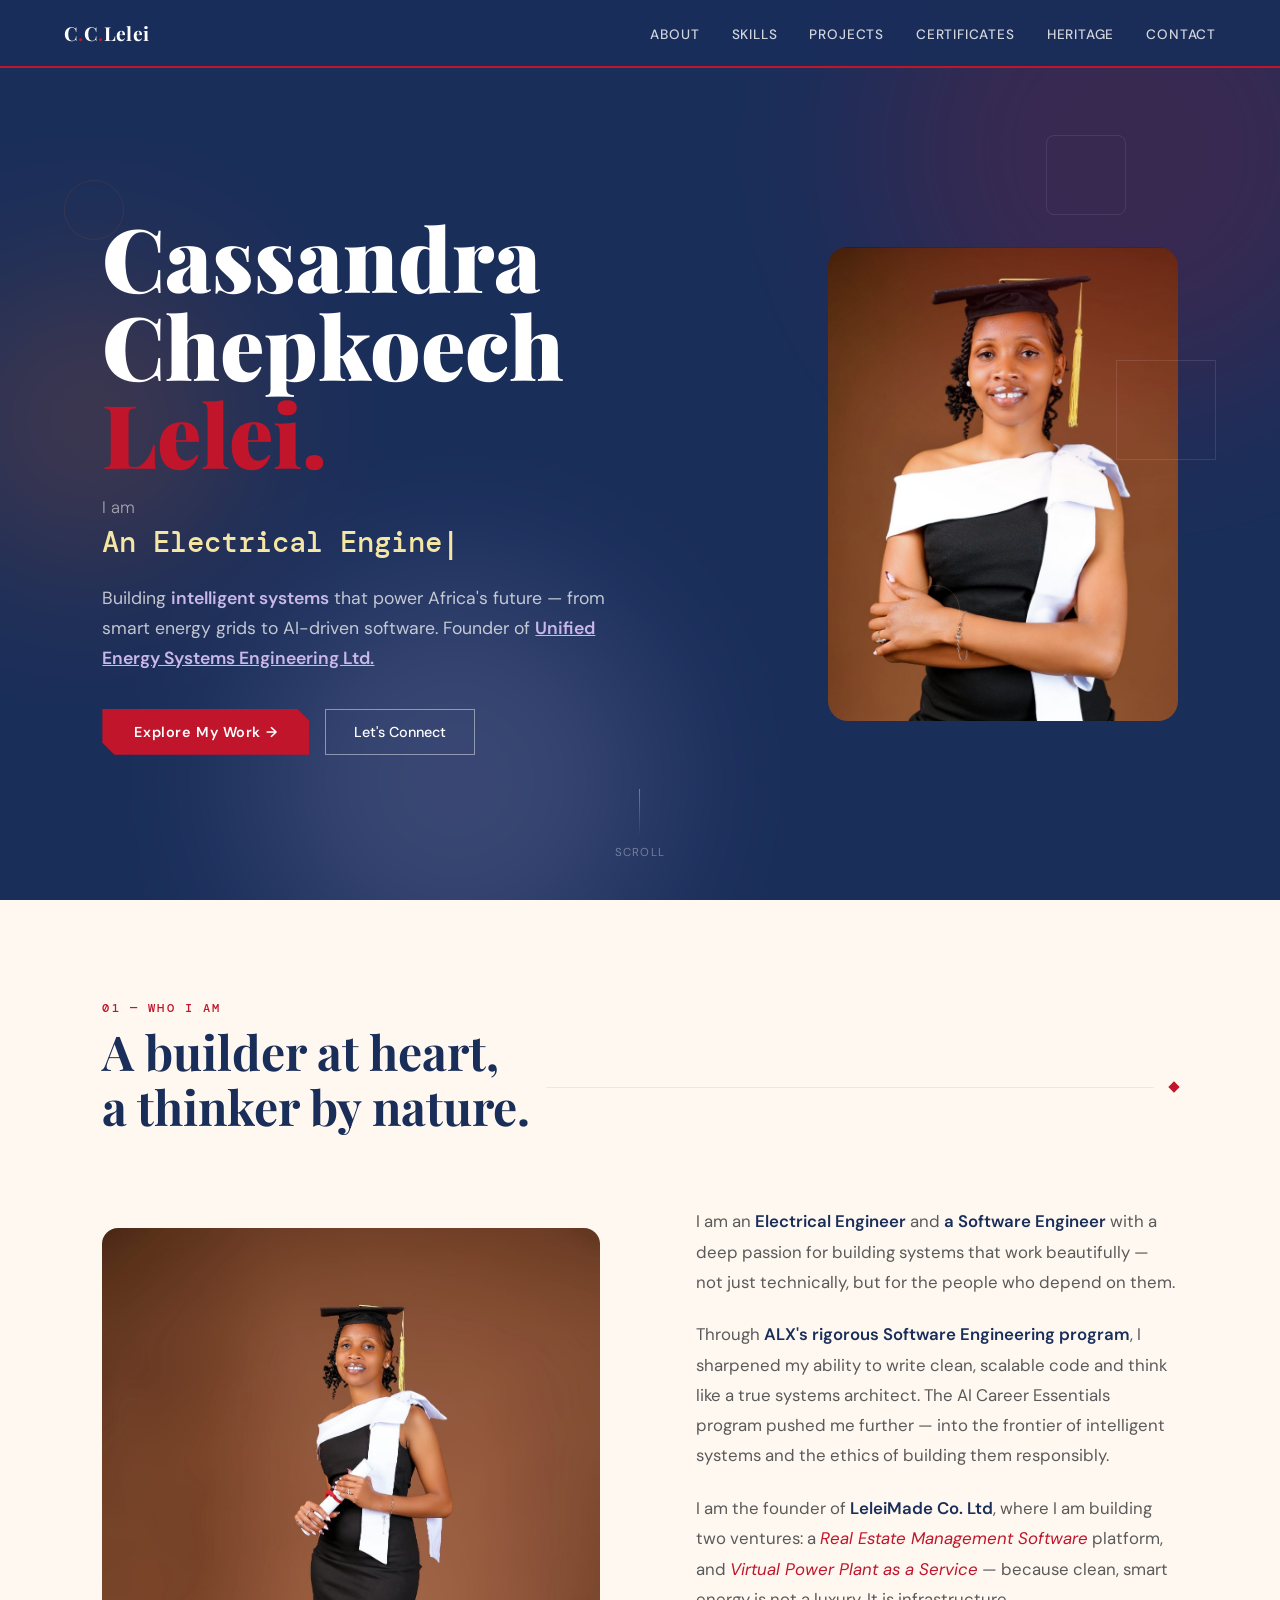
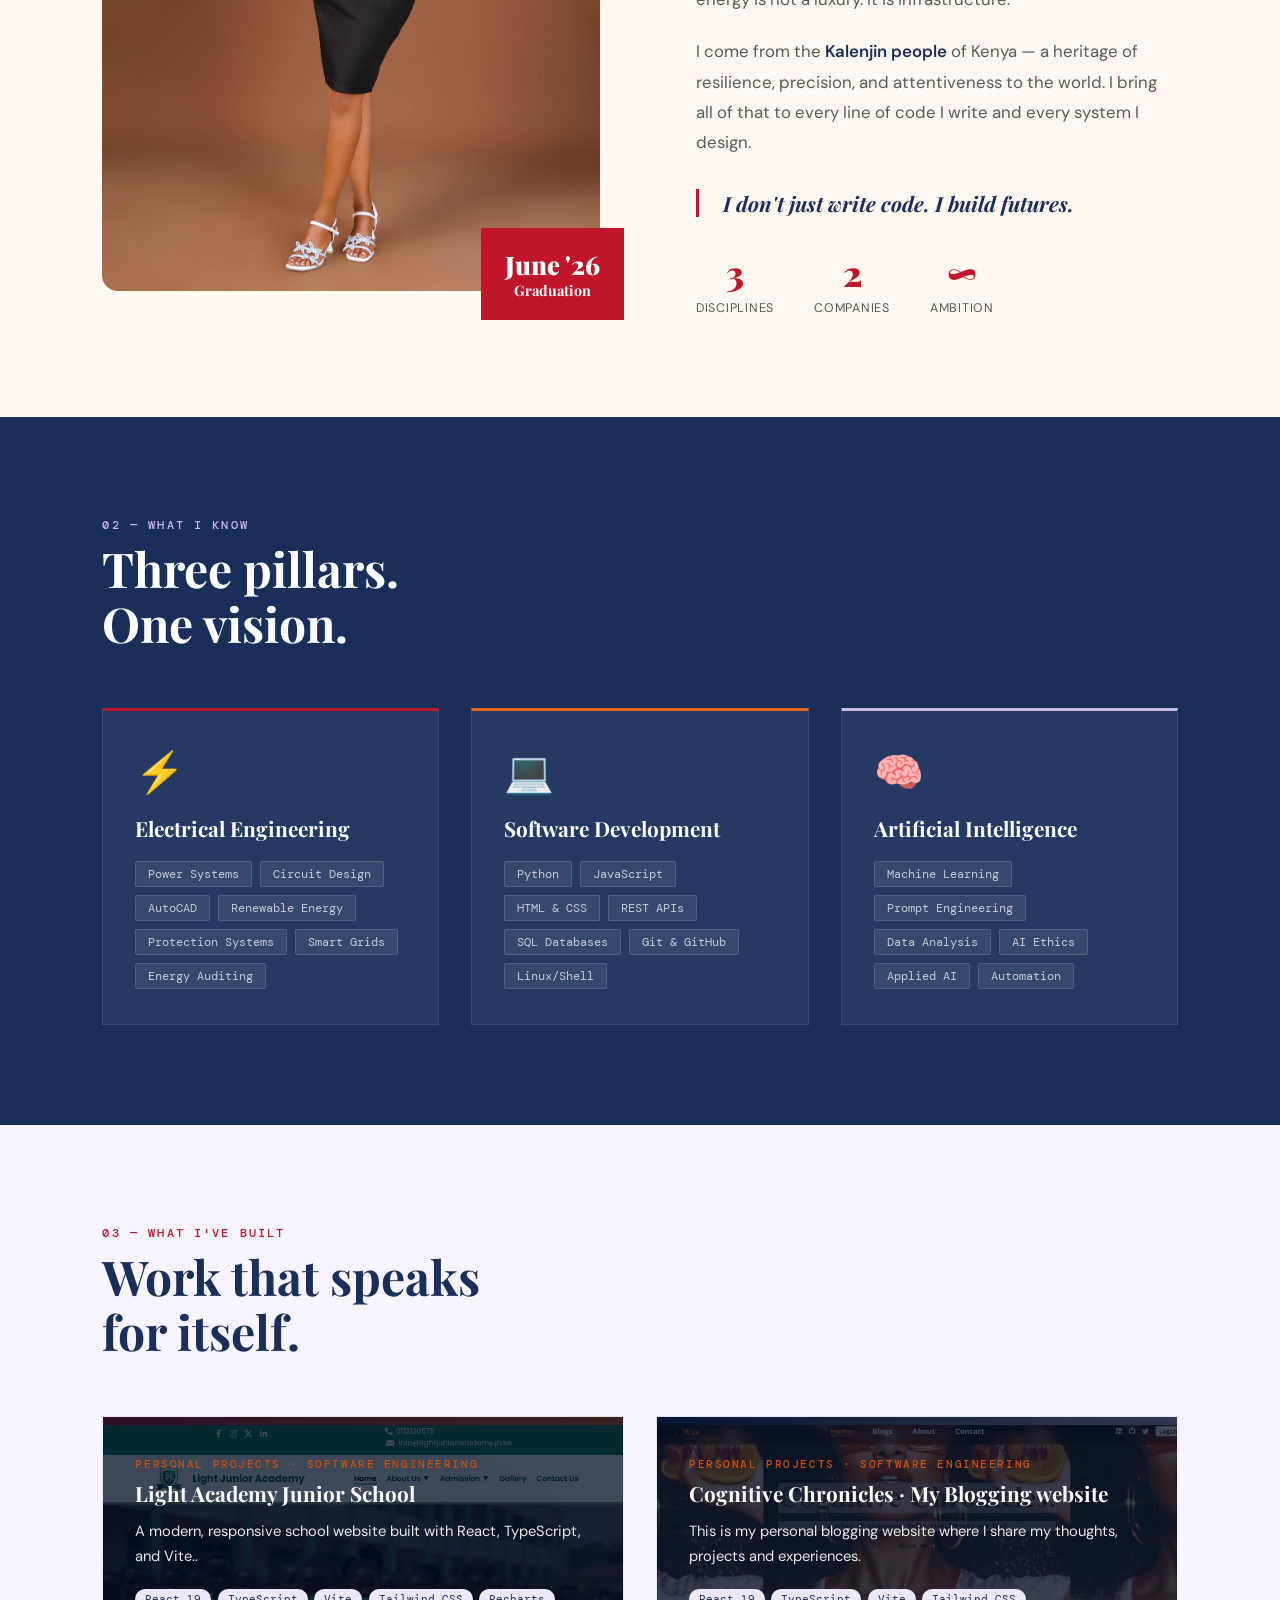
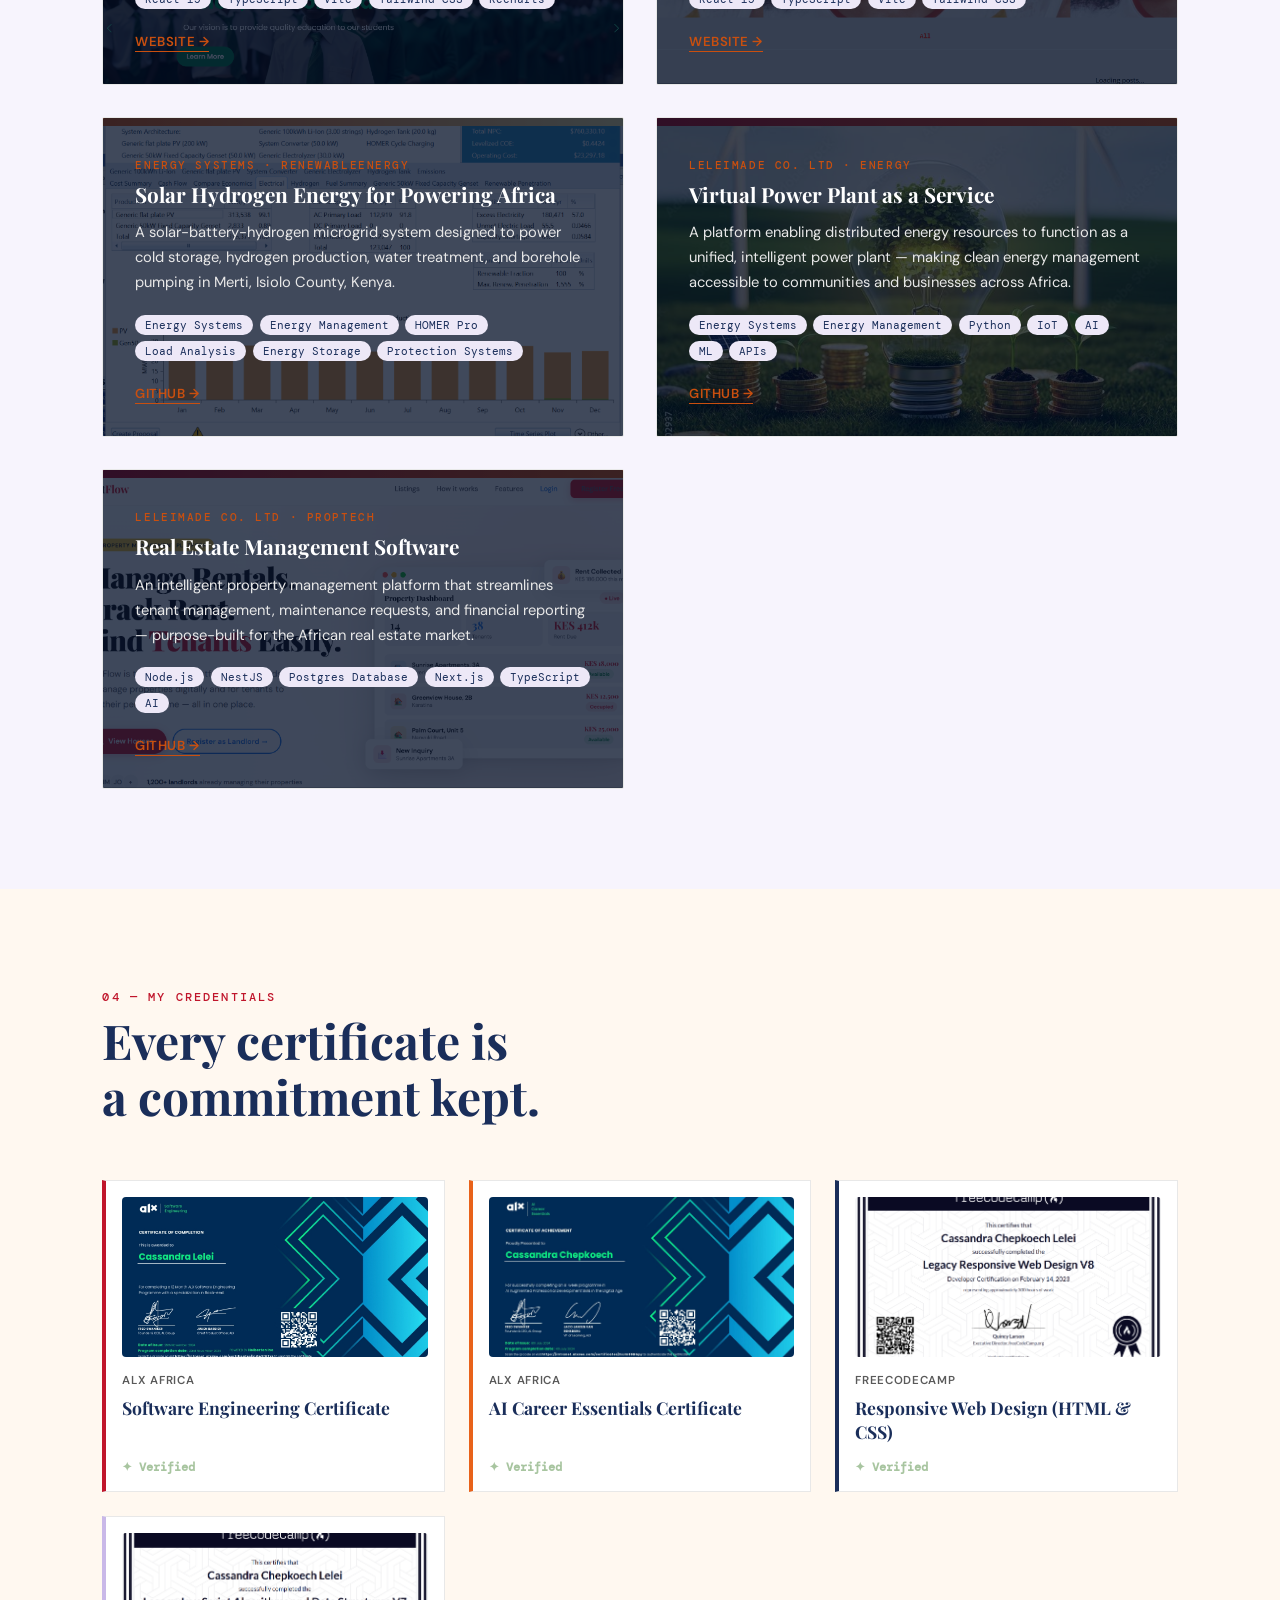
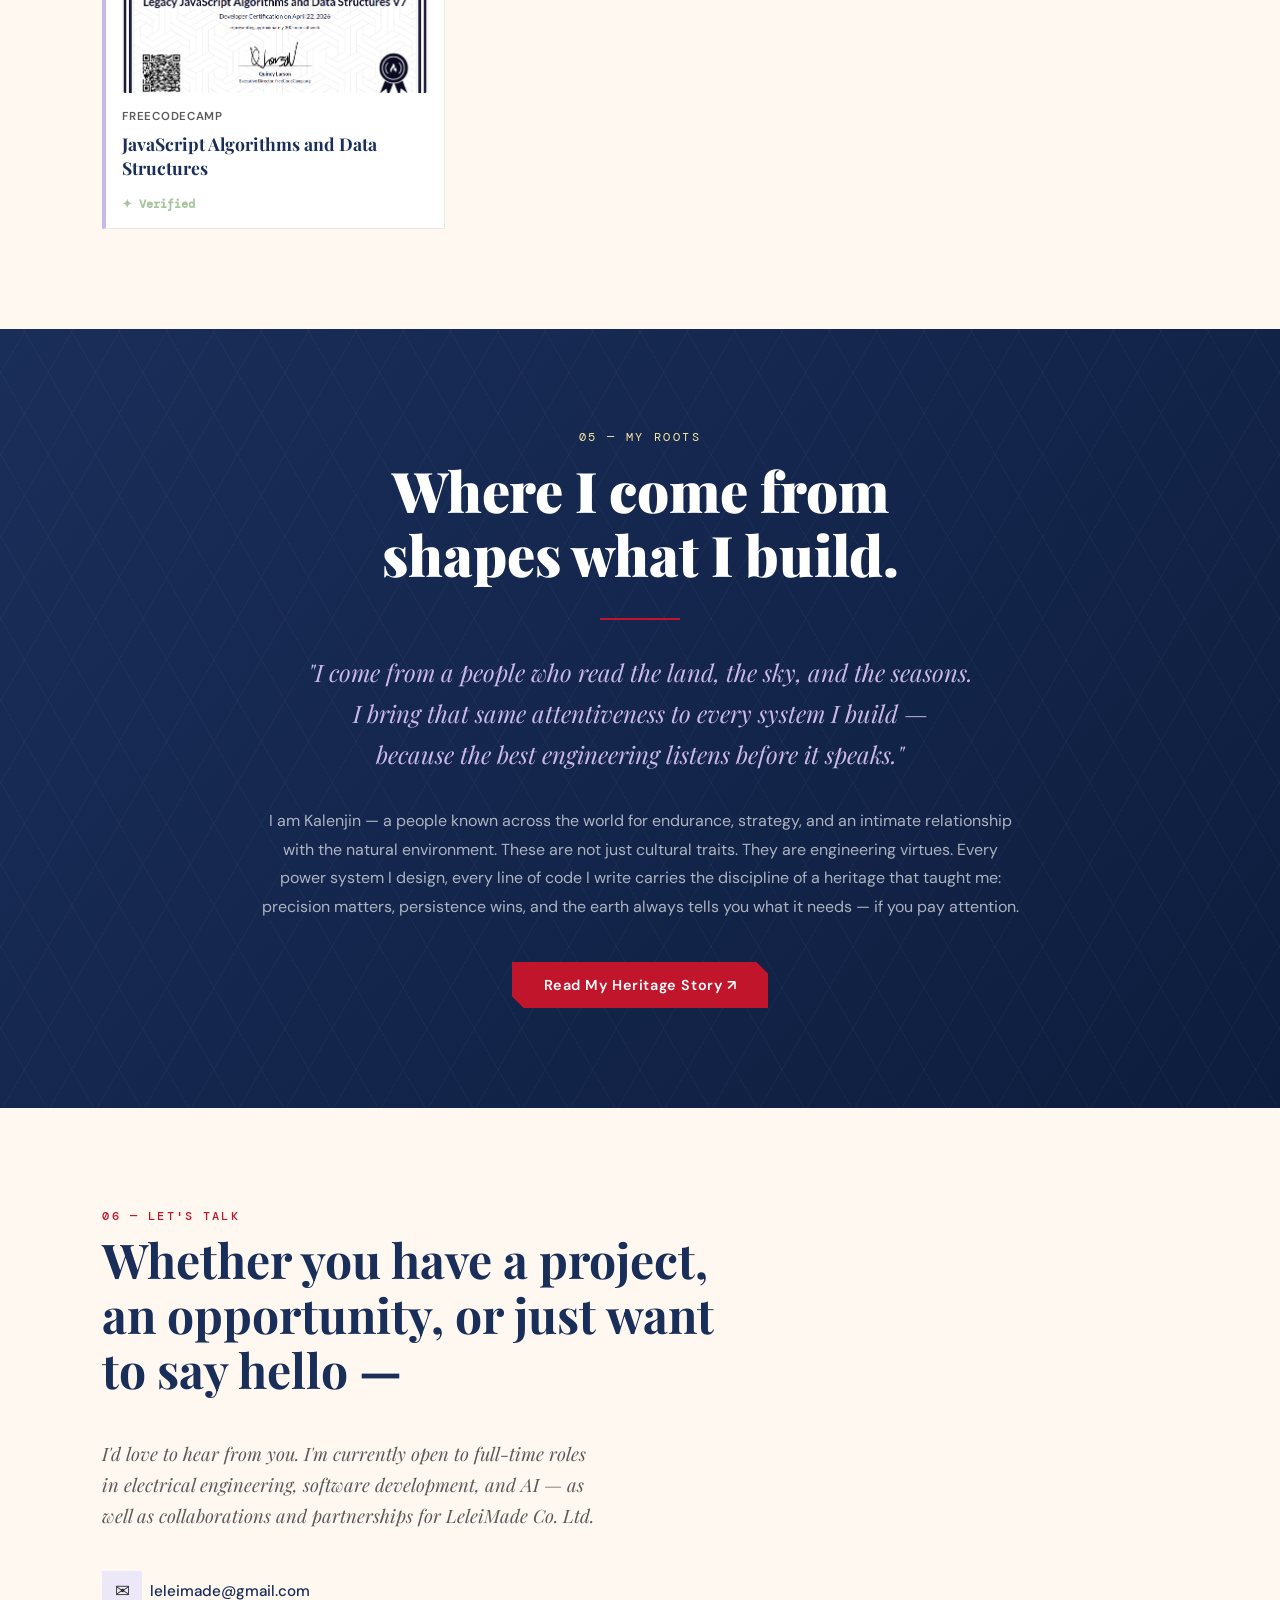
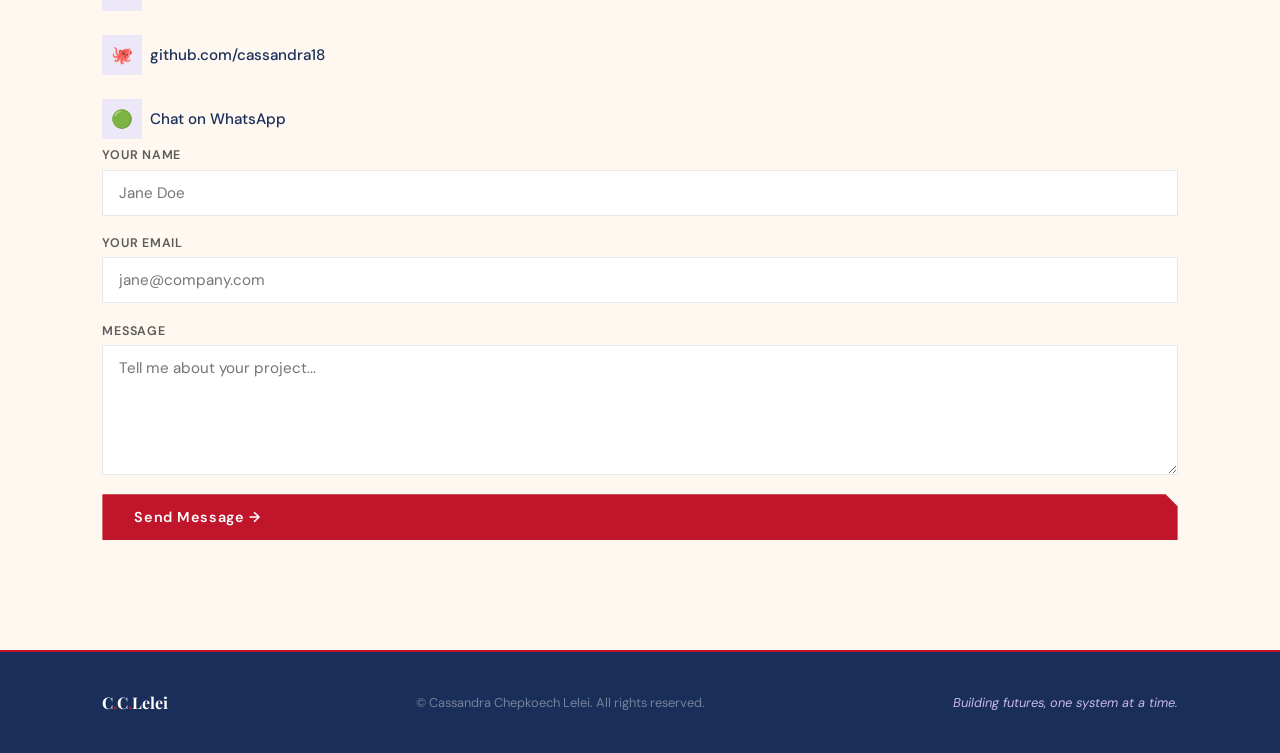
==== commit dd08d9db: "updated the hero section image, and the type-writer text 'software developer to software engineer'. " ====
--- a/index.html
+++ b/index.html
@@ -57,7 +57,7 @@
         </div>
         <p class="hero-tagline">
           Building <strong>intelligent systems</strong> that power Africa's future —
-          from smart energy grids to AI-driven software. Founder of <strong><a href="https://cassandra18.github.io/LeleiMade_Co.ltd/" target="_blank">LeleiMade Co. Ltd.</a></strong>
+          from smart energy grids to AI-driven software. Founder of <strong><a href="https://cassandra18.github.io/LeleiMade_Co.ltd/" target="_blank">Unified Energy Systems Engineering Ltd.</a></strong>
         </p>
         <div class="hero-ctas">
           <a href="#projects" class="btn-primary">Explore My Work →</a>
@@ -67,7 +67,7 @@
 
       <!-- RIGHT SIDE -->
       <div class="hero-image">
-        <img src="images/potrait.JPG" alt="Portrait of Cassandra Chepkoech Lelei" class="hero-image" />
+        <img src="images/Graduate_potrait.jpeg" alt="Portrait of Cassandra Chepkoech Lelei" class="hero-image" />
       </div>
 
     </div>
@@ -90,7 +90,7 @@
     <div class="about-grid reveal">
       <div class="about-image-wrap">
         <div class="about-image-card">
-          <img src="images/project_day.jpeg" alt="Cassandra Chepkoech Lelei" class="about-image" />
+          <img src="images/Graduate_photo.jpeg" alt="Cassandra Chepkoech Lelei" class="about-image" />
         </div>
         <div class="about-image-badge">
           <span>June '26</span>
@@ -99,7 +99,7 @@
       </div>
       <div class="about-text">
         <p class="about-paragraph">
-          I am an <strong>Electrical Engineer</strong> and <strong> a Software Developer</strong> with a deep passion
+          I am an <strong>Electrical Engineer</strong> and <strong> a Software Engineer</strong> with a deep passion
           for
           building systems that work beautifully — not just technically, but for the people who depend on them.
         </p>
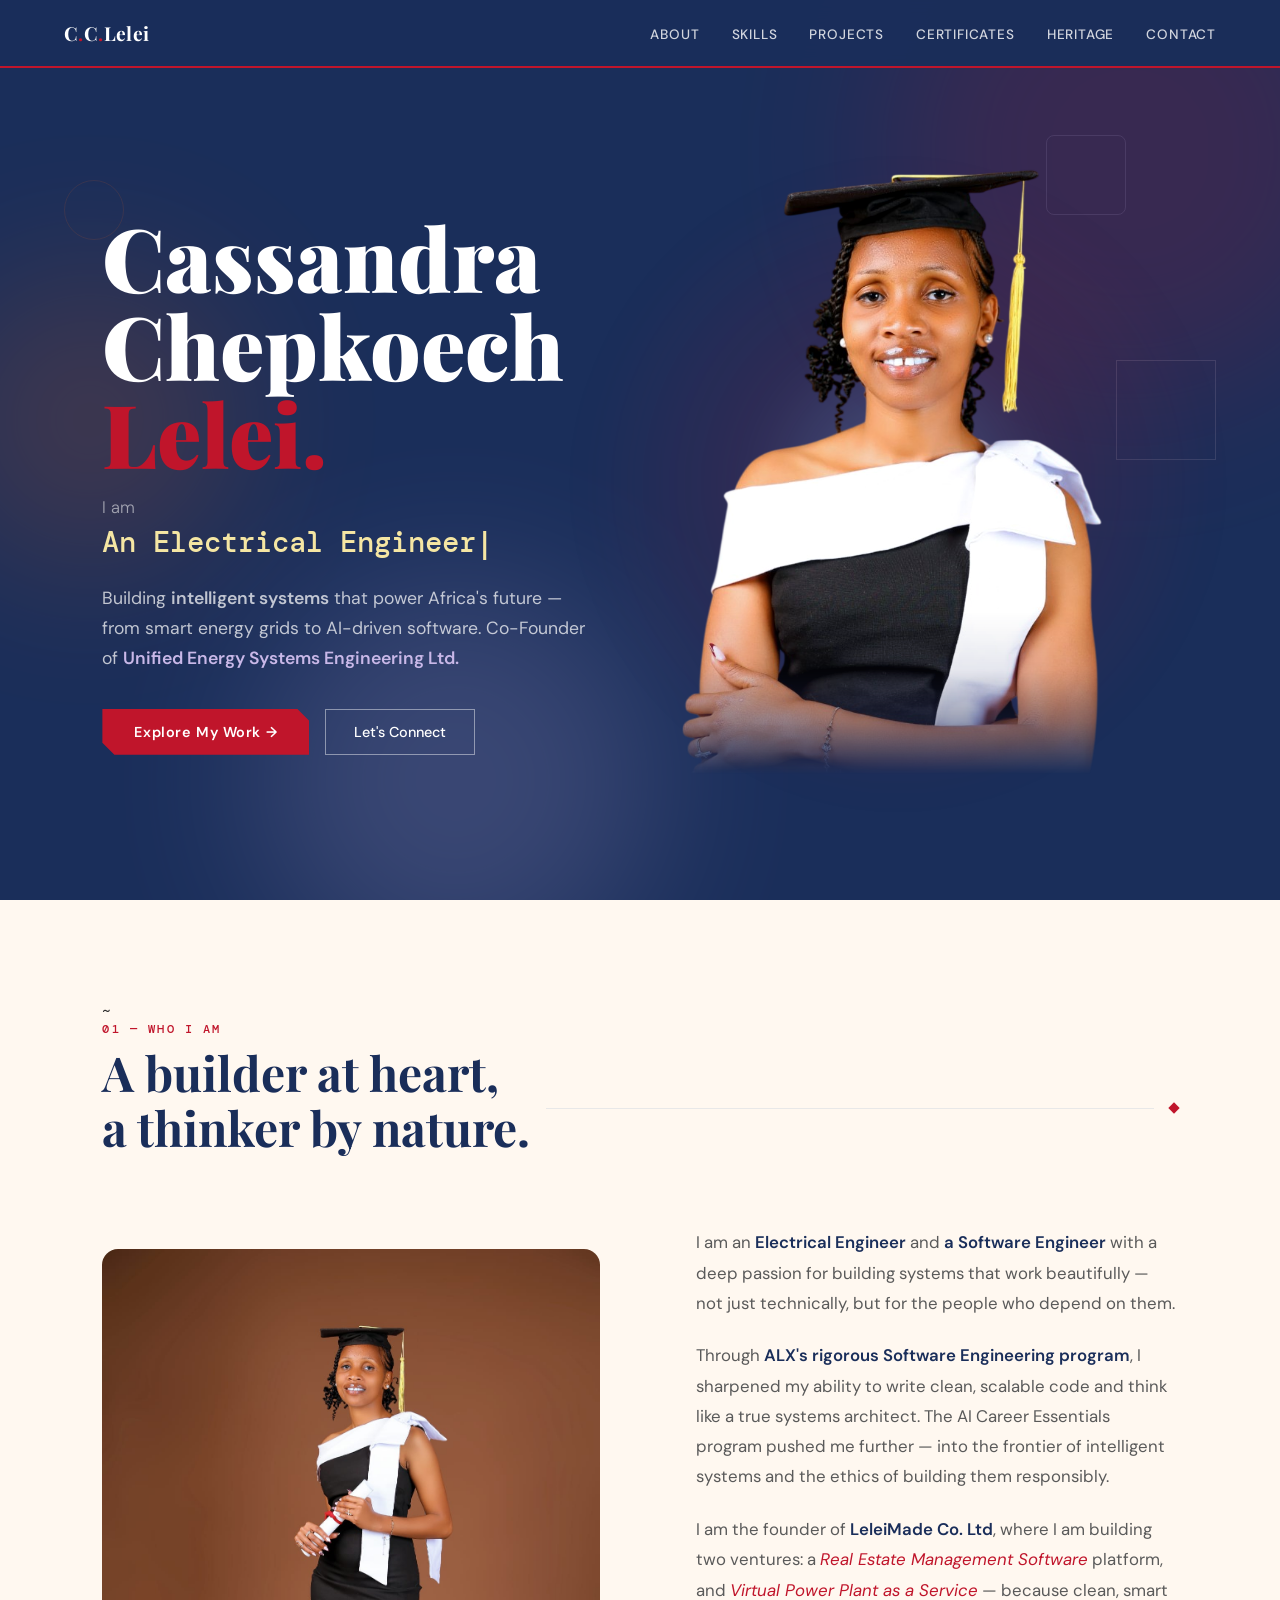
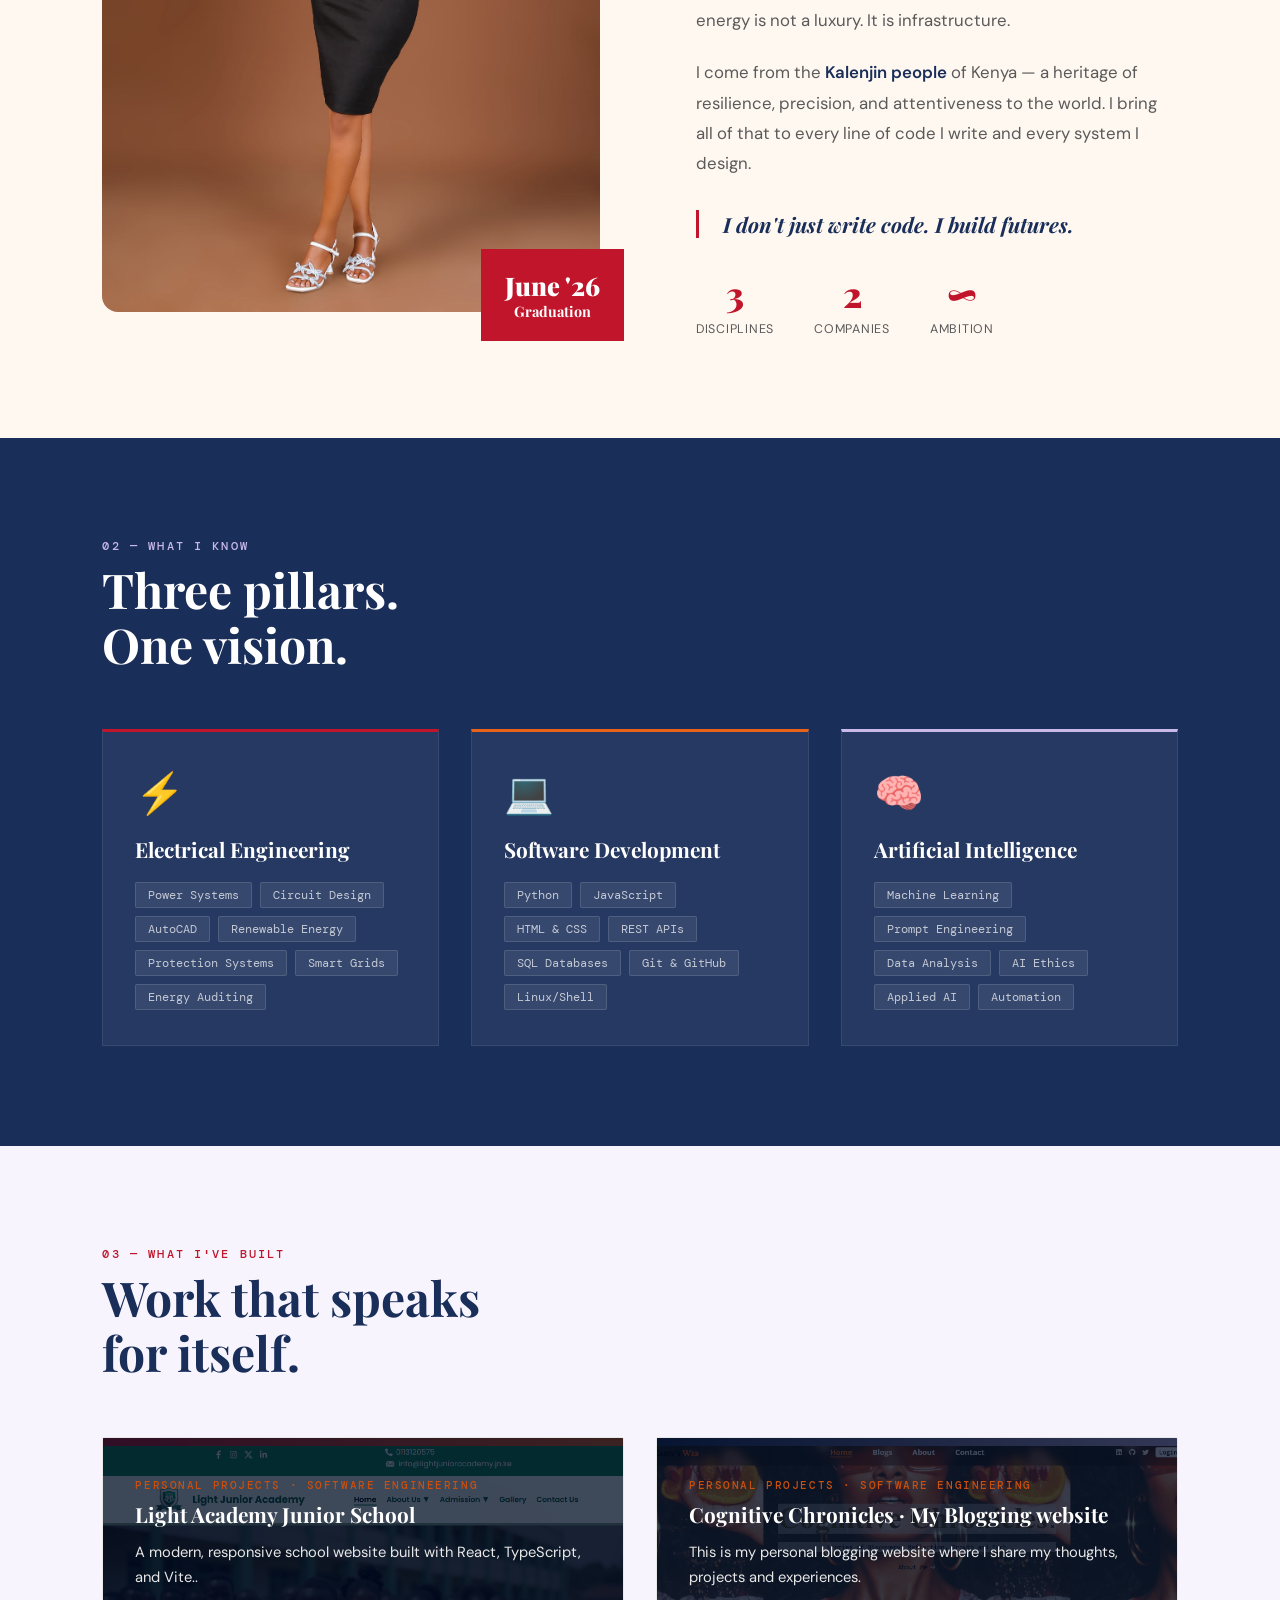
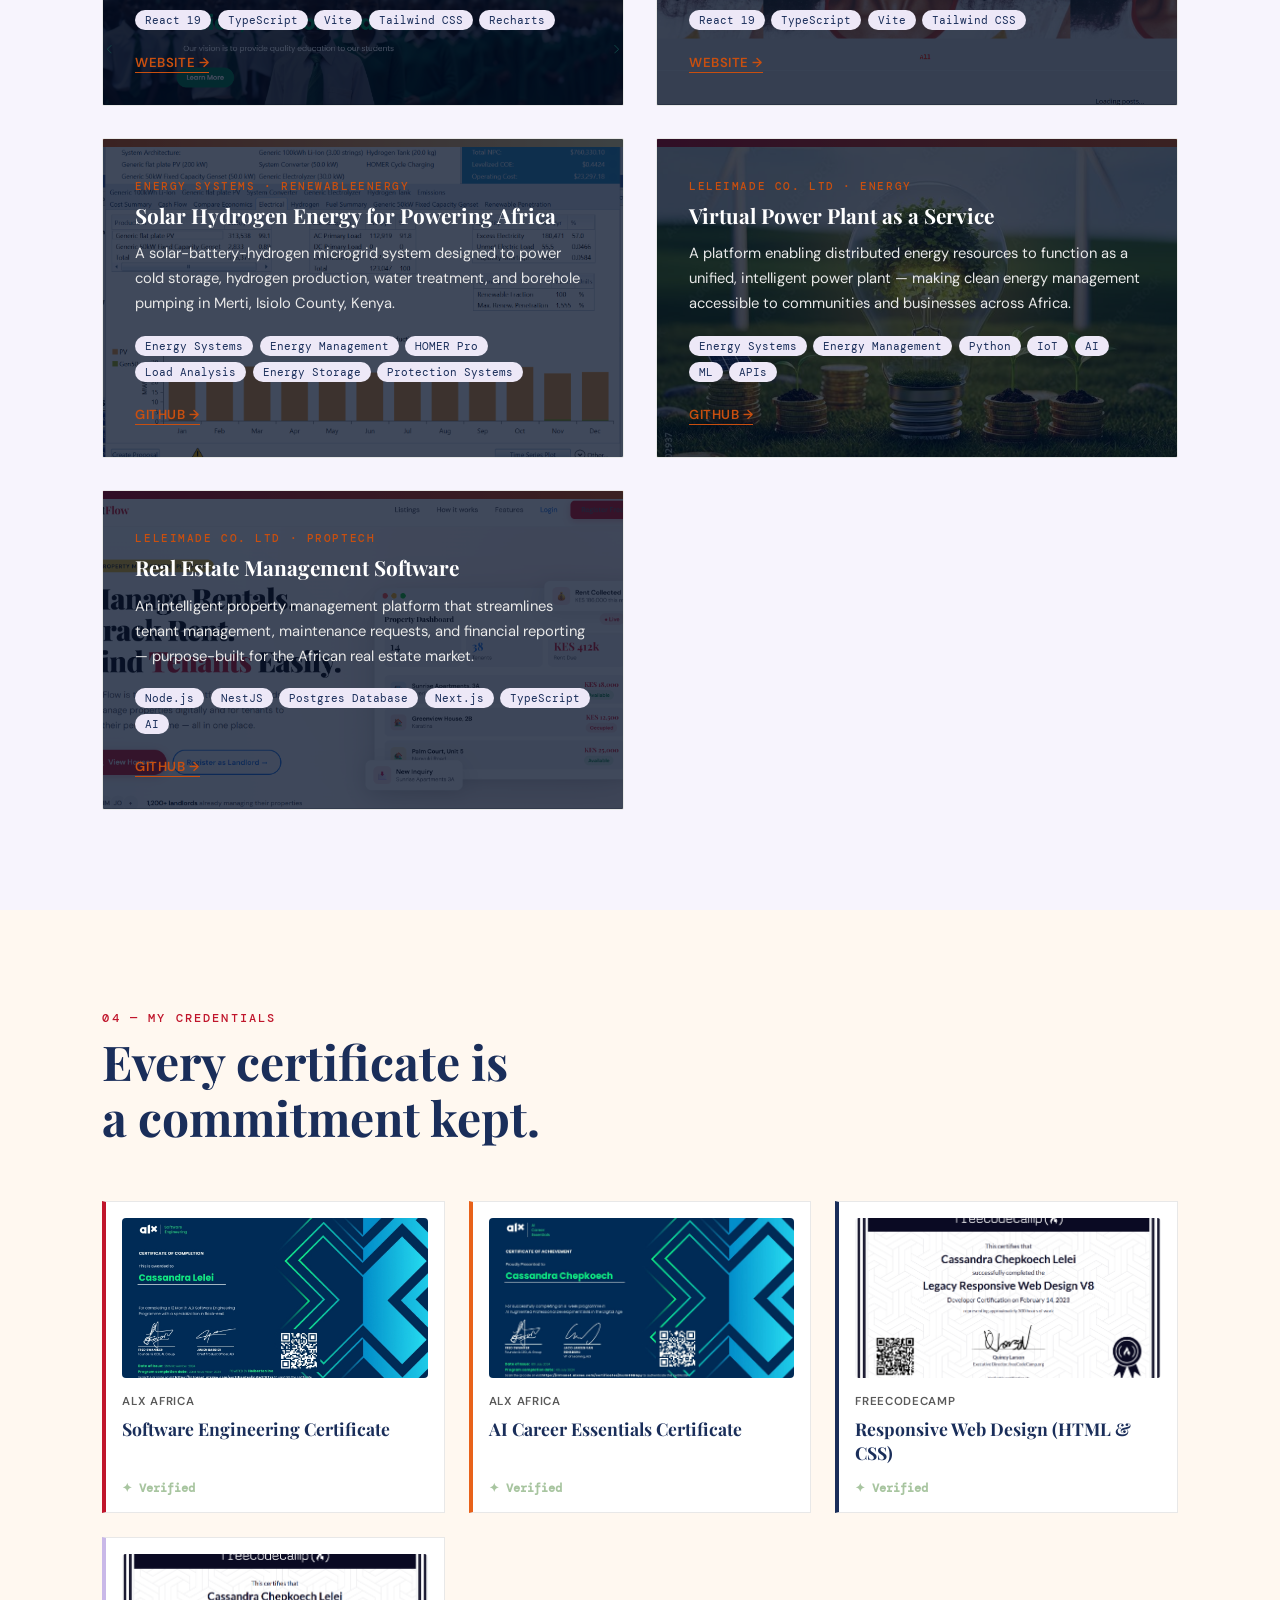
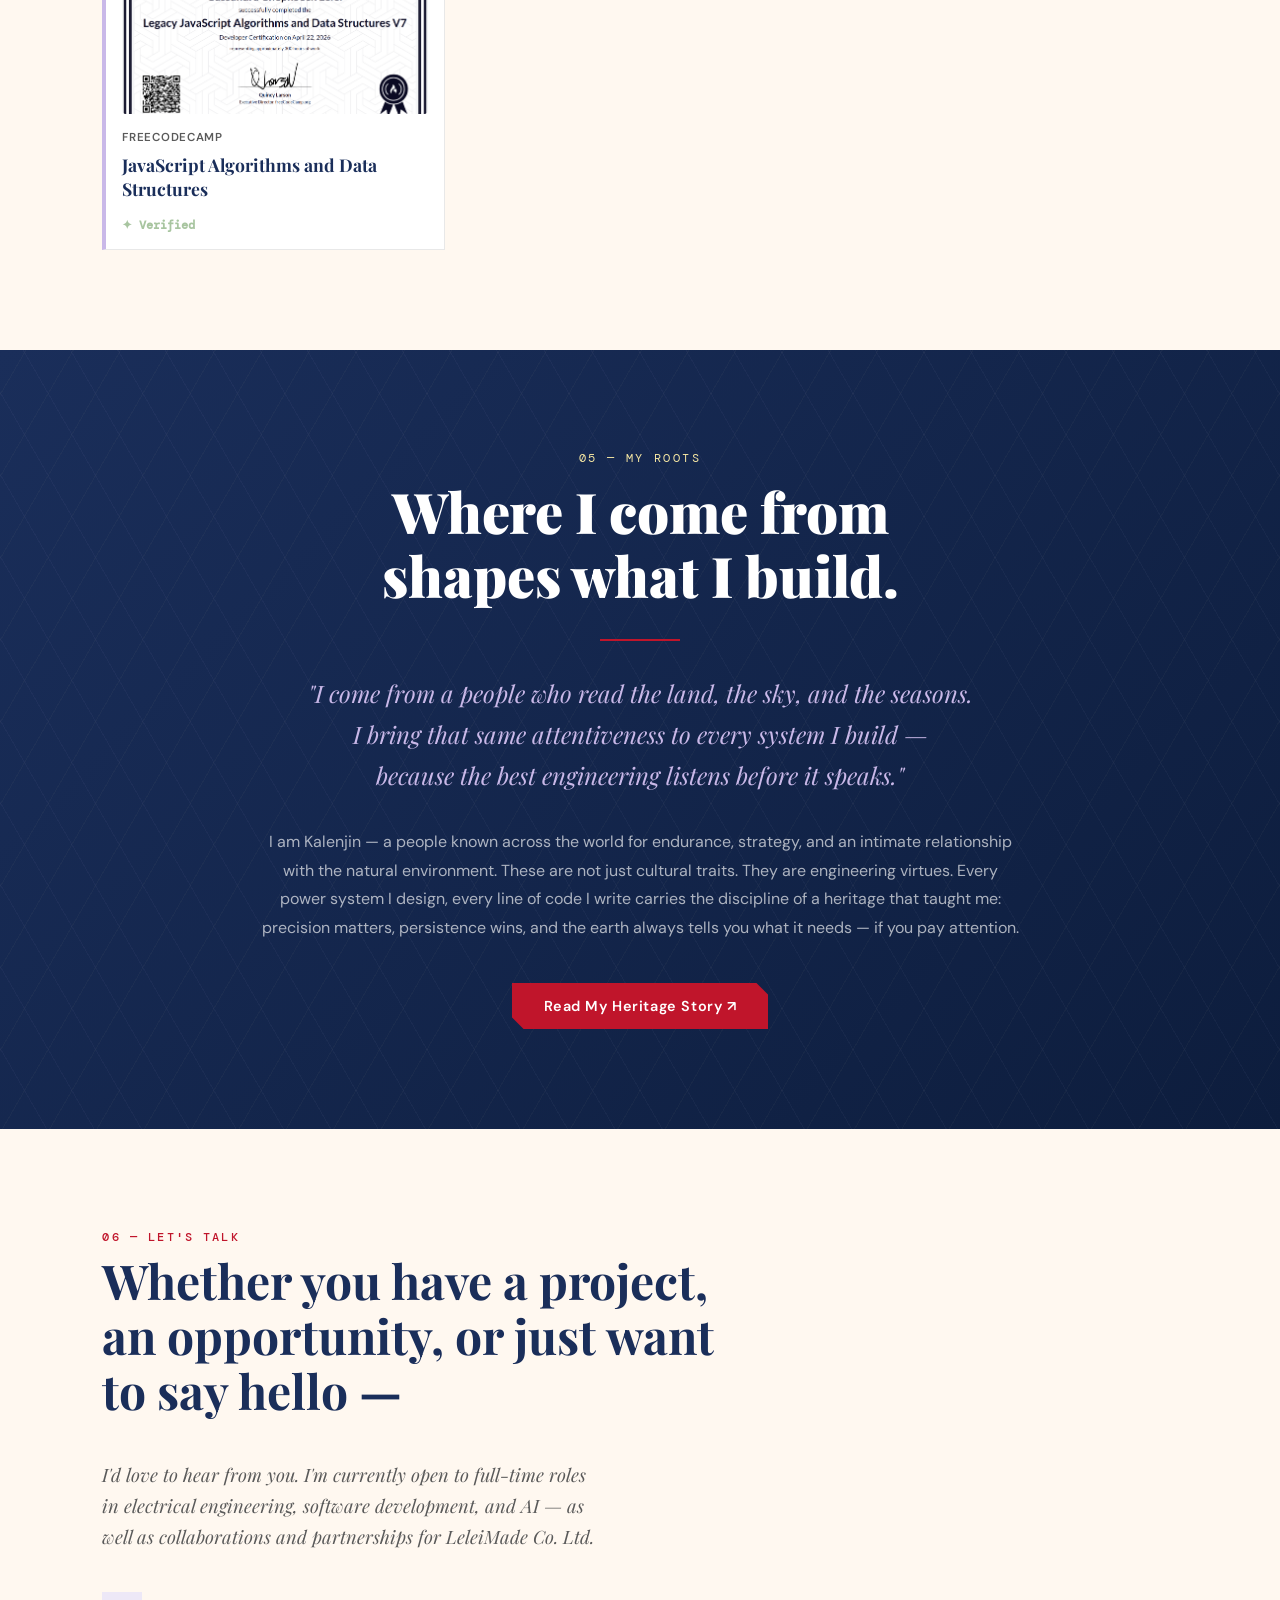
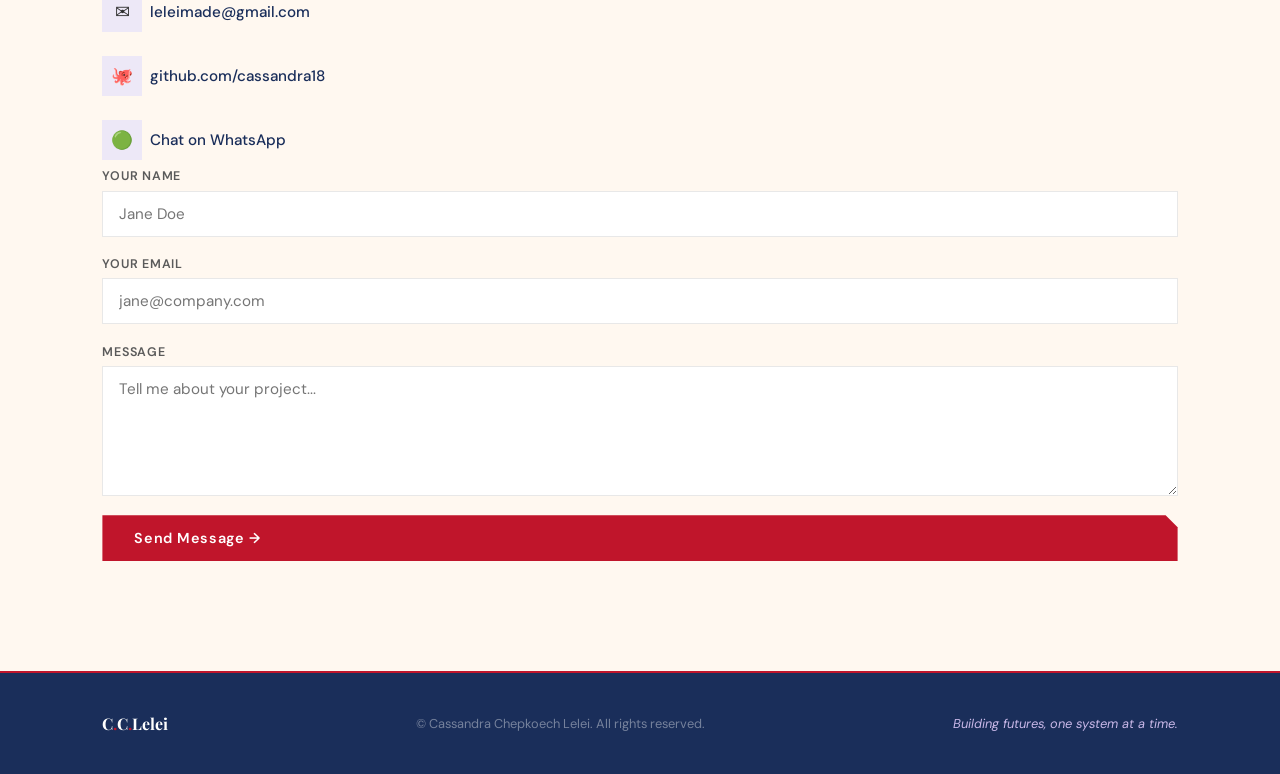
==== commit 54a22f6f: "Updated the Hero section and the about section image" ====
--- a/index.html
+++ b/index.html
@@ -56,8 +56,8 @@
           <div class="hero-typewriter" id="typewriter"><span class="cursor">|</span></div>
         </div>
         <p class="hero-tagline">
-          Building <strong>intelligent systems</strong> that power Africa's future —
-          from smart energy grids to AI-driven software. Founder of <strong><a href="https://cassandra18.github.io/LeleiMade_Co.ltd/" target="_blank">Unified Energy Systems Engineering Ltd.</a></strong>
+          Building <strong style="color: rgba(255, 255, 255, 0.72); ">intelligent systems</strong> that power Africa's future —
+          from smart energy grids to AI-driven software. Co-Founder of <strong><a href="https://cassandra18.github.io/LeleiMade_Co.ltd/" target="_blank" style="text-decoration: none;">Unified Energy Systems Engineering Ltd.</a></strong>
         </p>
         <div class="hero-ctas">
           <a href="#projects" class="btn-primary">Explore My Work →</a>
@@ -66,19 +66,20 @@
       </div>
 
       <!-- RIGHT SIDE -->
-      <div class="hero-image">
-        <img src="images/Graduate_potrait.jpeg" alt="Portrait of Cassandra Chepkoech Lelei" class="hero-image" />
-      </div>
-
-    </div>
-    <div class="hero-scroll-hint">
-      <div class="scroll-line"></div>
-      <span>Scroll</span>
-    </div>
+<!-- RIGHT SIDE -->
+<div class="hero-image-wrap">
+  <div class="portrait-glow"></div>
+
+  <img 
+    src="images/Graduate-potrait-Photoroom.png"
+    alt="Portrait of Cassandra Chepkoech Lelei"
+    class="hero-portrait"
+  />
+</div>
   </section>
 
   <!-- ABOUT -->
-  <section id="about">
+  <section id="about">~
     <div class="reveal">
       <div class="section-label">01 — Who I Am</div>
       <div class="section-divider">
--- a/style.css
+++ b/style.css
@@ -234,17 +234,117 @@
   max-width: 600px;
 }
 
-.hero-image {
+/* ── HERO PORTRAIT ── */
+
+.hero-image-wrap {
   flex: 1;
-  display: flex;
-  justify-content: flex-end;
-}
-
-.hero-image img {
-  width: 100%;
-  max-width: 350px;
-  border-radius: 20px;
+  position: relative;
+  min-height: 620px;
+
+  display: flex;
+  align-items: center;
+  justify-content: center;
+
+  overflow: visible;
+}
+
+
+/* ── SOFT ATMOSPHERIC GLOW BEHIND THE PORTRAIT ── */
+
+.portrait-glow {
+  position: absolute;
+
+  width: 620px;
+  height: 620px;
+
+  border-radius: 50%;
+
+  background:
+    radial-gradient(
+      circle,
+      rgba(201, 184, 232, 0.28) 0%,
+      rgba(192, 21, 43, 0.12) 35%,
+      rgba(26, 46, 90, 0) 72%
+    );
+
+  filter: blur(20px);
+
+  z-index: 0;
+
+  animation: portraitGlow 8s ease-in-out infinite alternate;
+}
+
+
+@keyframes portraitGlow {
+  from {
+    transform: scale(0.95);
+    opacity: 0.7;
+  }
+
+  to {
+    transform: scale(1.05);
+    opacity: 1;
+  }
+}
+
+
+/* ── LARGE PORTRAIT ── */
+
+.hero-portrait {
+  position: relative;
+  z-index: 2;
+
+  width: 560px;
+  max-width: none;
+  height: 650px;
+
   object-fit: cover;
+  object-position: center top;
+
+  border-radius: 0;
+
+  filter: saturate(1.05) contrast(1.02);
+
+  /* Move portrait upward */
+  transform: translateY(-35px);
+
+  animation: portraitReveal 1s 0.2s ease both;
+
+
+  /* ── SOFT BOTTOM FADE ── */
+
+  -webkit-mask-image: linear-gradient(
+    to bottom,
+    black 0%,
+    black 75%,
+    rgba(0, 0, 0, 0.9) 84%,
+    rgba(0, 0, 0, 0.55) 92%,
+    transparent 100%
+  );
+
+  mask-image: linear-gradient(
+    to bottom,
+    black 0%,
+    black 75%,
+    rgba(0, 0, 0, 0.9) 84%,
+    rgba(0, 0, 0, 0.55) 92%,
+    transparent 100%
+  );
+}
+
+
+/* ── PORTRAIT ENTRANCE ANIMATION ── */
+
+@keyframes portraitReveal {
+  from {
+    opacity: 0;
+    transform: translateY(10px) scale(0.96);
+  }
+
+  to {
+    opacity: 1;
+    transform: translateY(-35px) scale(1);
+  }
 }
 
 .hero-name {
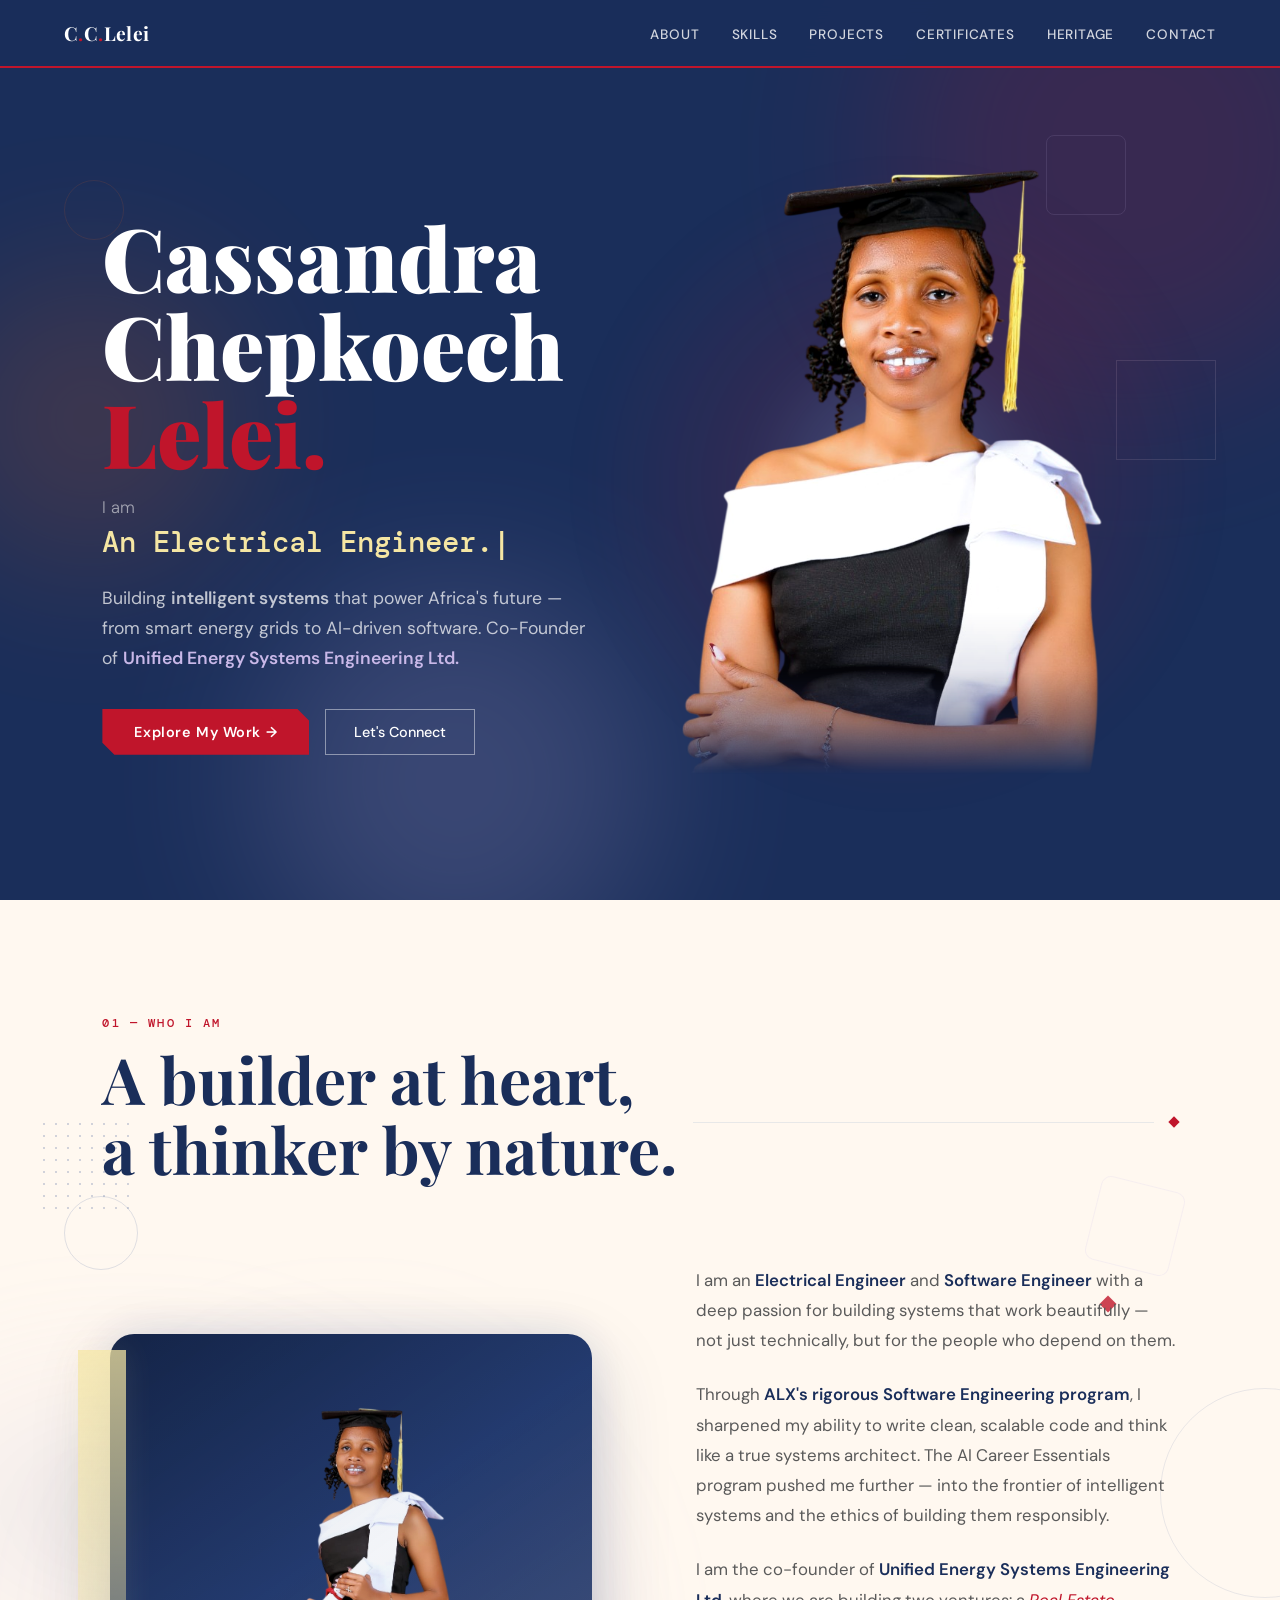
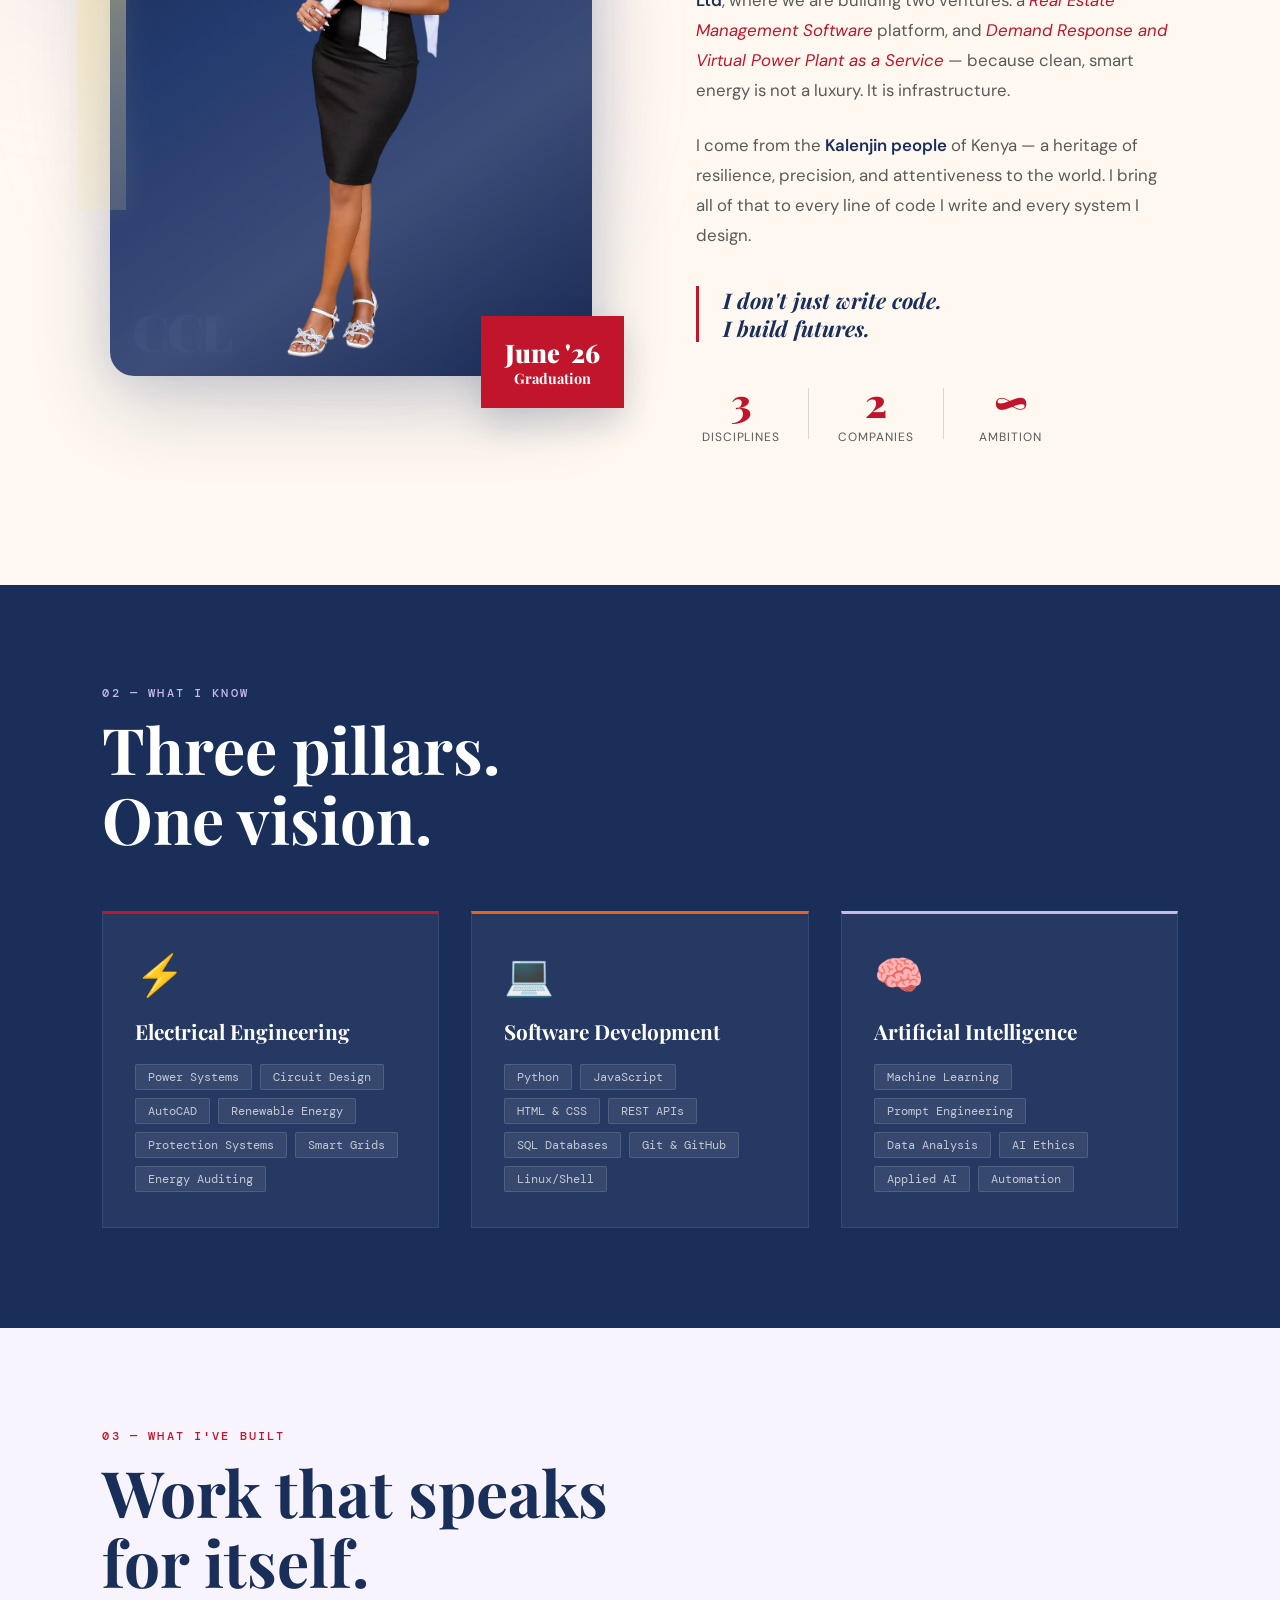
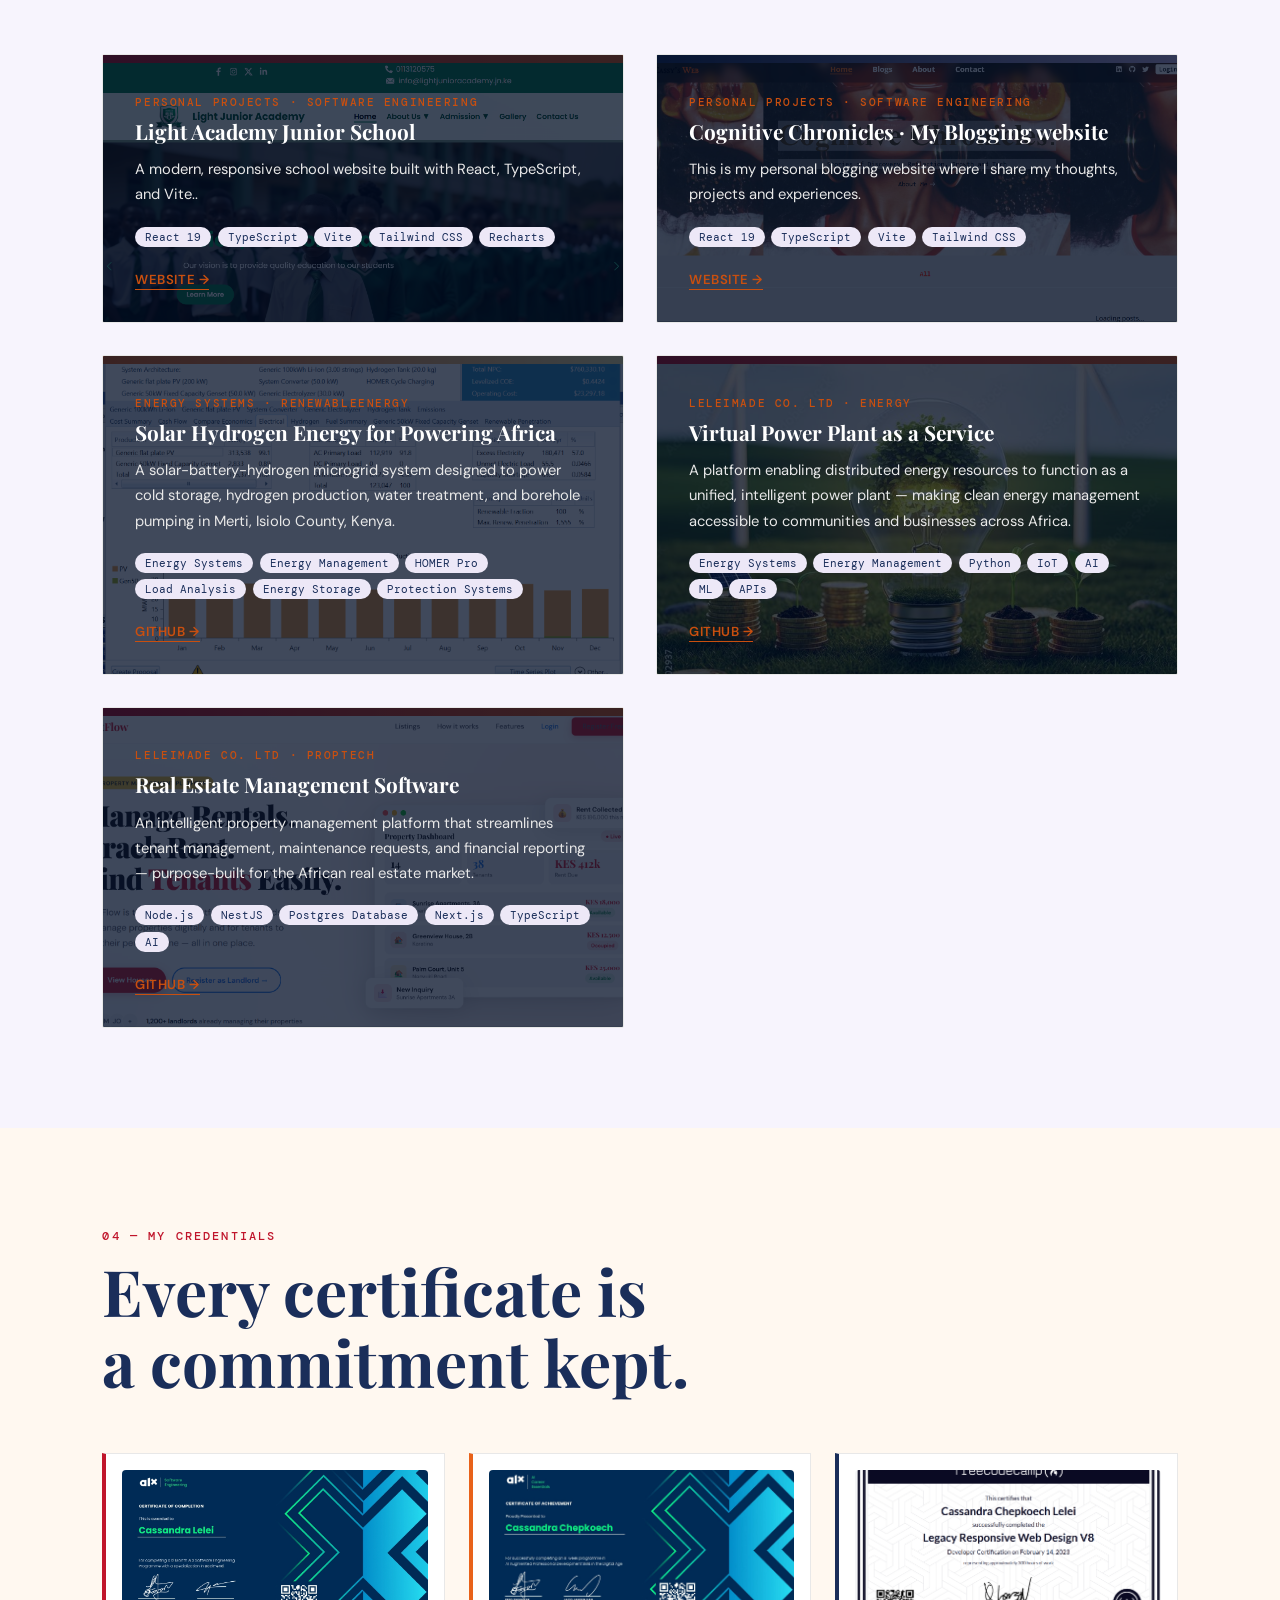
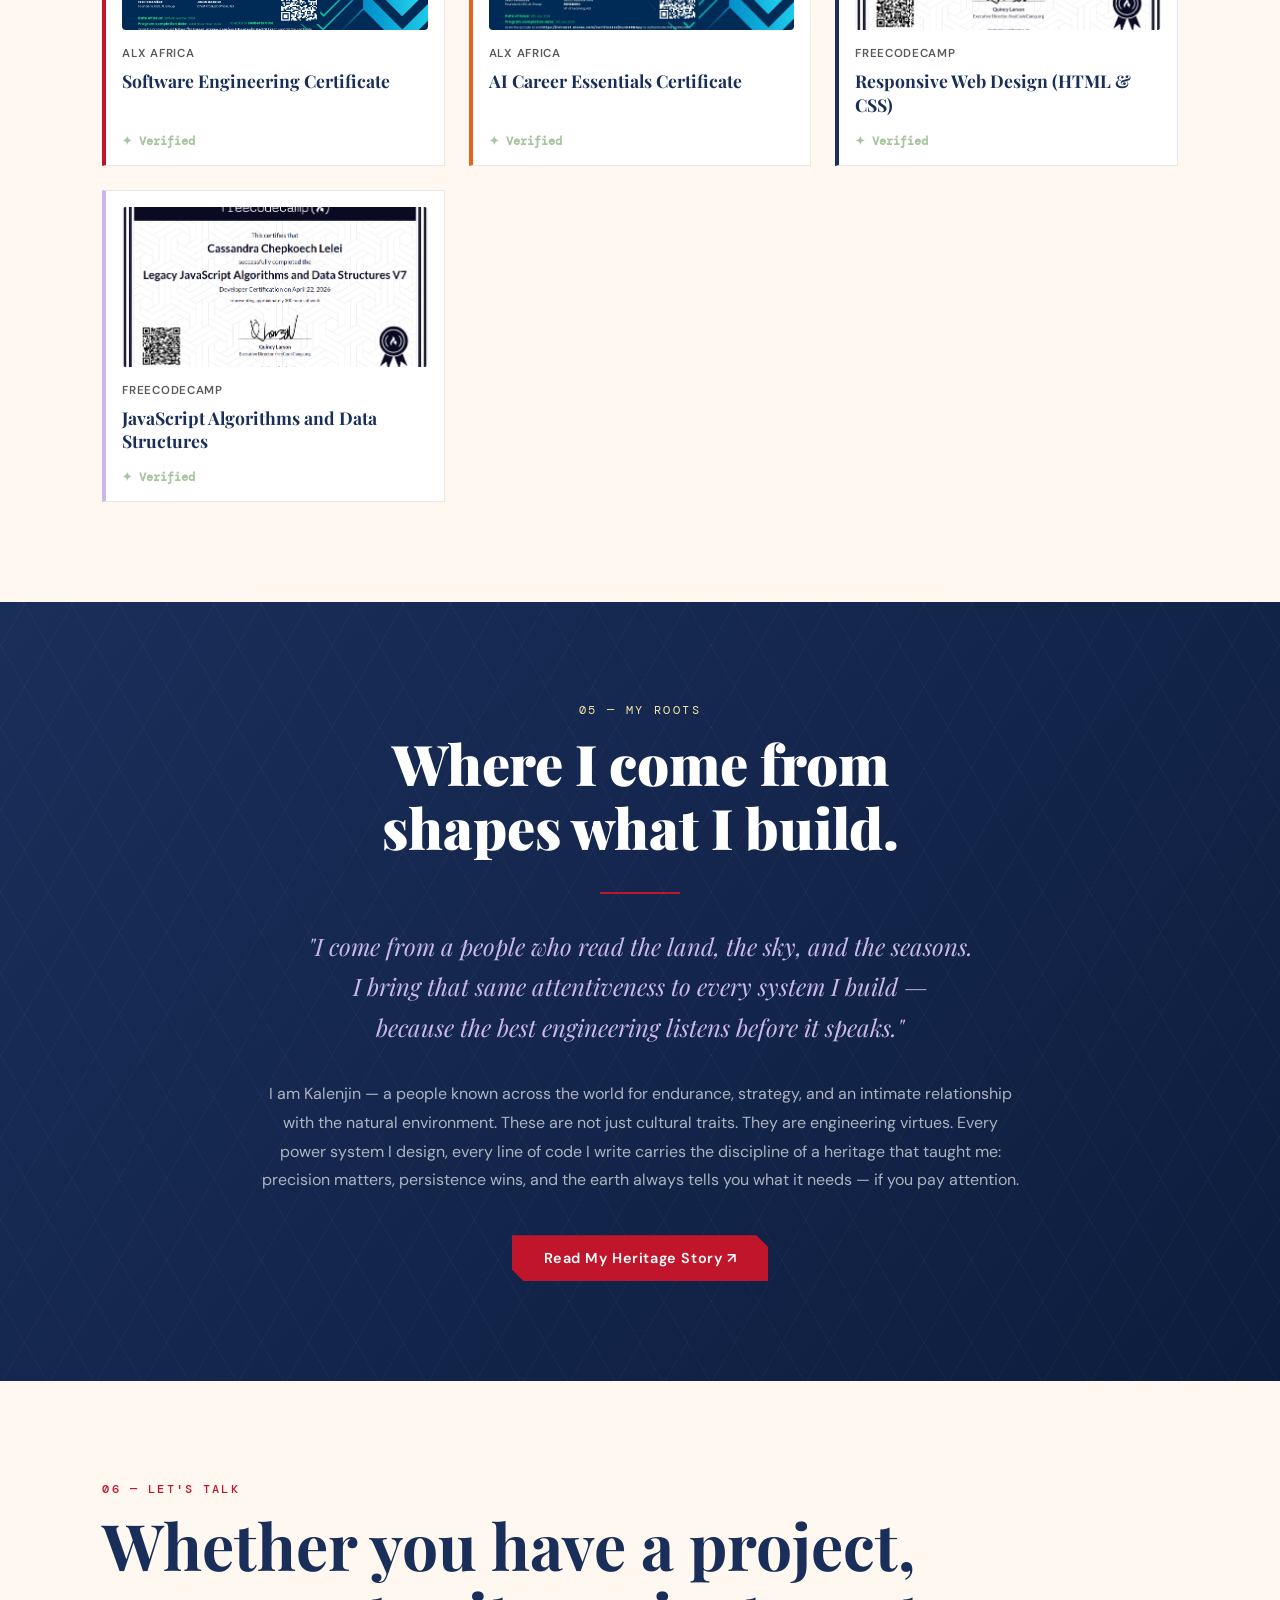
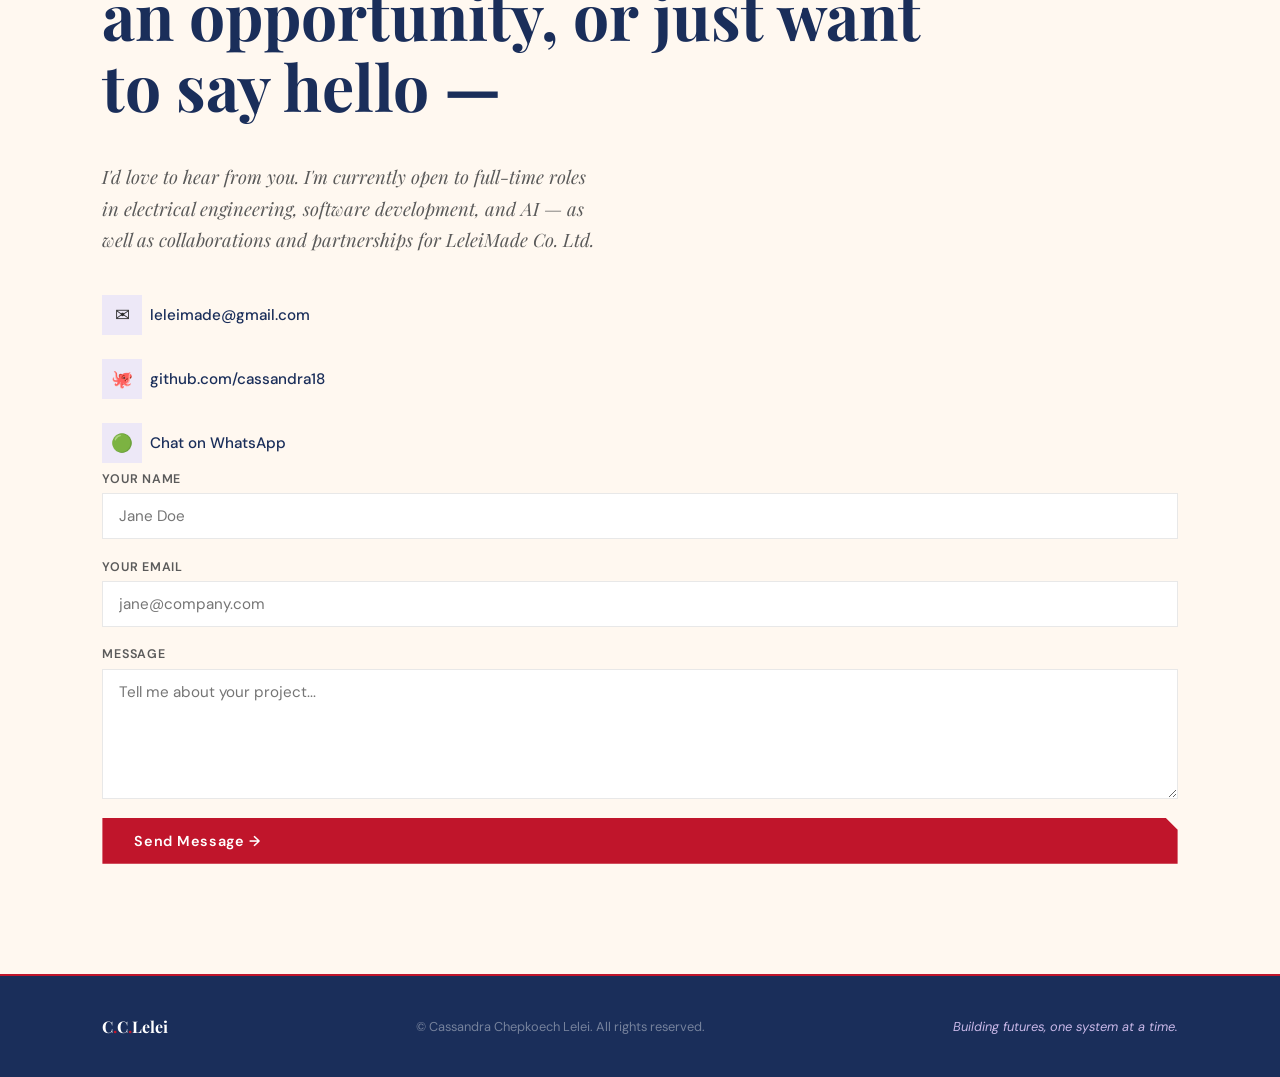
==== commit b7c38d9d: "updated the image of the about section" ====
--- a/index.html
+++ b/index.html
@@ -10,7 +10,7 @@
   <link
     href="https://fonts.googleapis.com/css2?family=Playfair+Display:ital,wght@0,400;0,700;0,900;1,400;1,700&family=DM+Sans:wght@300;400;500;600&family=DM+Mono:wght@400;500&display=swap"
     rel="stylesheet" />
-    <link rel="icon" type="image/png" href="./images/favicon.png" />
+  <link rel="icon" type="image/png" href="./images/favicon.png" />
   <link rel="stylesheet" href="style.css">
   <script src="script.js" defer></script>
 </head>
@@ -56,78 +56,182 @@
           <div class="hero-typewriter" id="typewriter"><span class="cursor">|</span></div>
         </div>
         <p class="hero-tagline">
-          Building <strong style="color: rgba(255, 255, 255, 0.72); ">intelligent systems</strong> that power Africa's future —
-          from smart energy grids to AI-driven software. Co-Founder of <strong><a href="https://cassandra18.github.io/LeleiMade_Co.ltd/" target="_blank" style="text-decoration: none;">Unified Energy Systems Engineering Ltd.</a></strong>
+          Building <strong style="color: rgba(255, 255, 255, 0.72); ">intelligent systems</strong> that power Africa's
+          future —
+          from smart energy grids to AI-driven software. Co-Founder of <strong><a
+              href="https://cassandra18.github.io/LeleiMade_Co.ltd/" target="_blank"
+              style="text-decoration: none;">Unified Energy Systems Engineering Ltd.</a></strong>
         </p>
         <div class="hero-ctas">
           <a href="#projects" class="btn-primary">Explore My Work →</a>
           <a href="#contact" class="btn-outline">Let's Connect</a>
         </div>
       </div>
-
+      
       <!-- RIGHT SIDE -->
-<!-- RIGHT SIDE -->
-<div class="hero-image-wrap">
-  <div class="portrait-glow"></div>
-
-  <img 
-    src="images/Graduate-potrait-Photoroom.png"
-    alt="Portrait of Cassandra Chepkoech Lelei"
-    class="hero-portrait"
-  />
-</div>
+      <div class="hero-image-wrap">
+        <div class="portrait-glow"></div>
+
+        <img src="images/Graduate-potrait-Photoroom.png" alt="Portrait of Cassandra Chepkoech Lelei"
+          class="hero-portrait" />
+      </div>
   </section>
 
   <!-- ABOUT -->
-  <section id="about">~
-    <div class="reveal">
-      <div class="section-label">01 — Who I Am</div>
+  <section id="about">
+
+    <!-- DECORATIVE SHAPES -->
+    <div class="about-shapes" aria-hidden="true">
+
+      <!-- dotted grid -->
+      <div class="about-dots about-dots-left"></div>
+
+      <!-- small circle -->
+      <div class="about-shape about-ring about-ring-left"></div>
+
+      <!-- large circle -->
+      <div class="about-shape about-ring about-ring-right"></div>
+
+      <!-- rotated square -->
+      <div class="about-shape about-square"></div>
+
+      <!-- small diamond -->
+      <div class="about-shape about-diamond"></div>
+
+      <!-- soft blue glow -->
+      <div class="about-atmosphere"></div>
+
+    </div>
+
+
+    <!-- SECTION INTRO -->
+    <div class="reveal about-heading">
+
+      <div class="section-label">
+        01 — Who I Am
+      </div>
+
       <div class="section-divider">
-        <h2 class="section-title">A builder at heart,<br>a thinker by nature.</h2>
+
+        <h2 class="section-title">
+          A builder at heart,<br>
+          a thinker by nature.
+        </h2>
+
         <div class="divider-line"></div>
+
         <div class="divider-diamond"></div>
-      </div>
-    </div>
+
+      </div>
+
+    </div>
+
+
+    <!-- ABOUT CONTENT -->
     <div class="about-grid reveal">
+
+
+      <!-- LEFT: PORTRAIT -->
       <div class="about-image-wrap">
+
+        <div class="about-image-glow"></div>
+
+        <div class="about-image-stripe"></div>
+
         <div class="about-image-card">
-          <img src="images/Graduate_photo.jpeg" alt="Cassandra Chepkoech Lelei" class="about-image" />
-        </div>
+
+          <img src="images/Graduate-photo-Photoroom.png" alt="Portrait of Cassandra Chepkoech Lelei" />
+
+          <div class="about-image-tint"></div>
+
+          <!-- CCL INSIDE THE IMAGE -->
+          <div class="about-initials" aria-hidden="true">
+            CCL
+          </div>
+
+        </div>
+
         <div class="about-image-badge">
           <span>June '26</span>
           Graduation
         </div>
-      </div>
+
+      </div>
+
+
+      <!-- RIGHT: ABOUT TEXT -->
       <div class="about-text">
+
         <p class="about-paragraph">
-          I am an <strong>Electrical Engineer</strong> and <strong> a Software Engineer</strong> with a deep passion
-          for
-          building systems that work beautifully — not just technically, but for the people who depend on them.
+          I am an <strong>Electrical Engineer</strong> and
+          <strong>Software Engineer</strong> with a deep passion
+          for building systems that work beautifully — not just
+          technically, but for the people who depend on them.
         </p>
+
+
         <p class="about-paragraph">
-          Through <strong>ALX's rigorous Software Engineering program</strong>, I sharpened my ability to write clean,
-          scalable code and think like a true systems architect. The AI Career Essentials program pushed me further —
-          into the frontier of intelligent systems and the ethics of building them responsibly.
+          Through <strong>ALX's rigorous Software Engineering program</strong>,
+          I sharpened my ability to write clean, scalable code and think
+          like a true systems architect. The AI Career Essentials program
+          pushed me further — into the frontier of intelligent systems and
+          the ethics of building them responsibly.
         </p>
+
+
         <p class="about-paragraph">
-          I am the founder of <strong>LeleiMade Co. Ltd</strong>, where I am building two ventures: a <em>Real Estate
-            Management Software</em> platform, and <em>Virtual Power Plant as a Service</em> — because clean, smart
-          energy is not a luxury. It is infrastructure.
+          I am the co-founder of
+          <strong>Unified Energy Systems Engineering Ltd</strong>,
+          where we are building two ventures:
+          a <em>Real Estate Management Software</em> platform,
+          and <em>Demand Response and Virtual Power Plant as a Service</em>
+          — because clean, smart energy is not a luxury. It is infrastructure.
         </p>
+
+
         <p class="about-paragraph">
-          I come from the <strong>Kalenjin people</strong> of Kenya — a heritage of resilience, precision, and
-          attentiveness to the world. I bring all of that to every line of code I write and every system I design.
+          I come from the <strong>Kalenjin people</strong> of Kenya —
+          a heritage of resilience, precision, and attentiveness to the world.
+          I bring all of that to every line of code I write and every system
+          I design.
         </p>
+
+
+        <!-- CLOSING STATEMENT -->
         <div class="about-closing">
-          I don't just write code. I build futures.
-        </div>
+          I don't just write code.<br>
+          I build futures.
+        </div>
+
+
+        <!-- STATS -->
         <div class="about-stats">
-          <div class="stat"><span class="stat-num">3</span><span class="stat-label">Disciplines</span></div>
-          <div class="stat"><span class="stat-num">2</span><span class="stat-label">Companies</span></div>
-          <div class="stat"><span class="stat-num">∞</span><span class="stat-label">Ambition</span></div>
-        </div>
-      </div>
-    </div>
+
+          <div class="stat">
+            <span class="stat-num">3</span>
+            <span class="stat-label">Disciplines</span>
+          </div>
+
+          <div class="stat">
+            <span class="stat-num">2</span>
+            <span class="stat-label">Companies</span>
+          </div>
+
+          <div class="stat">
+            <span class="stat-num">∞</span>
+            <span class="stat-label">Ambition</span>
+          </div>
+
+        </div>
+
+      </div>
+
+    </div>
+
+
+    <!-- BOTTOM TRANSITION: ABOUT → NEXT SECTION -->
+    <div class="about-transition about-transition-bottom" aria-hidden="true"></div>
+
   </section>
 
   <!-- SKILLS -->
@@ -200,8 +304,7 @@
             <span class="tech-pill">Recharts</span>
           </div>
           <div class="project-links">
-            <a href="https://school-website-3xb8orobt-cassandra18s-projects.vercel.app/" class="project-link"
-              target="_blank">Website →</a>
+            <a href="https://school-website-five-delta.vercel.app/" class="project-link" target="_blank">Website →</a>
           </div>
         </div>
       </div>
@@ -211,7 +314,8 @@
         <div class="project-card-body">
           <div class="project-category">Personal projects · Software Engineering</div>
           <h3 class="project-title">Cognitive Chronicles · My Blogging website</h3>
-          <p class="project-desc">This is my personal blogging website where I share my thoughts, projects and experiences.</p>
+          <p class="project-desc">This is my personal blogging website where I share my thoughts, projects and
+            experiences.</p>
           <div class="project-tech">
             <span class="tech-pill">React 19</span>
             <span class="tech-pill">TypeScript</span>
@@ -219,8 +323,7 @@
             <span class="tech-pill">Tailwind CSS</span>
           </div>
           <div class="project-links">
-            <a href="https://cassys-b7ixf8rps-cassandra18s-projects.vercel.app/" class="project-link"
-              target="_blank">Website →</a>
+            <a href="https://cassys-web.vercel.app/" class="project-link" target="_blank">Website →</a>
           </div>
         </div>
       </div>
@@ -291,8 +394,8 @@
         </div>
       </div>
 
-      
-      </div>
+
+    </div>
     </div>
   </section>
 
@@ -363,74 +466,71 @@
       <h2 class="section-title">Whether you have a project,<br>an opportunity, or just want<br>to say hello —</h2>
     </div>
     <div class="contact-inner reveal">
-  <div class="contact-left">
-    
-    <p class="contact-tagline">
-      I'd love to hear from you. I'm currently open to full-time roles in electrical
-      engineering, software development, and AI — as well as collaborations and partnerships for LeleiMade Co. Ltd.
-    </p>
-
-    <div class="contact-info">
-
-      <div class="contact-item">
-        <div class="contact-icon">✉</div>
-        <a href="mailto:leleimade@gmail.com">leleimade@gmail.com</a>
-      </div>
-
-      <div class="contact-item">
-        <div class="contact-icon">🐙</div>
-        <a href="https://github.com/cassandra18" target="_blank">
-          github.com/cassandra18
-        </a>
-      </div>
-
-      <div class="contact-item">
-        <div class="contact-icon">🟢</div>
-        <a 
-          href="https://wa.me/2547113120575?text=Hi%20Cassandra,%20I%20saw%20your%20portfolio%20and..."
-          target="_blank"
-        >
-          Chat on WhatsApp
-        </a>
-      </div>
-
-      <!-- Optional LinkedIn -->
-      <!--
+      <div class="contact-left">
+
+        <p class="contact-tagline">
+          I'd love to hear from you. I'm currently open to full-time roles in electrical
+          engineering, software development, and AI — as well as collaborations and partnerships for LeleiMade Co. Ltd.
+        </p>
+
+        <div class="contact-info">
+
+          <div class="contact-item">
+            <div class="contact-icon">✉</div>
+            <a href="mailto:leleimade@gmail.com">leleimade@gmail.com</a>
+          </div>
+
+          <div class="contact-item">
+            <div class="contact-icon">🐙</div>
+            <a href="https://github.com/cassandra18" target="_blank">
+              github.com/cassandra18
+            </a>
+          </div>
+
+          <div class="contact-item">
+            <div class="contact-icon">🟢</div>
+            <a href="https://wa.me/2547113120575?text=Hi%20Cassandra,%20I%20saw%20your%20portfolio%20and..."
+              target="_blank">
+              Chat on WhatsApp
+            </a>
+          </div>
+
+          <!-- Optional LinkedIn -->
+          <!--
       <div class="contact-item">
         <div class="contact-icon">💼</div>
         <a href="#">linkedin.com/in/cassandra-lelei</a>
       </div>
       -->
 
-    </div>
-  </div>
-</div>
-      </div>
-      <form action="https://formspree.io/f/mrerrgbb" method="POST" class="contact-form">
-
-        <div class="form-group">
-          <label class="form-label">Your Name</label>
-          <input type="text" name="name" class="form-input" placeholder="Jane Doe" required />
-        </div>
-
-        <div class="form-group">
-          <label class="form-label">Your Email</label>
-          <input type="email" name="email" class="form-input" placeholder="jane@company.com" required />
-        </div>
-
-        <div class="form-group">
-          <label class="form-label">Message</label>
-          <textarea name="message" class="form-textarea" placeholder="Tell me about your project..."
-            required></textarea>
-        </div>
-
-        <button type="submit" class="form-submit">
-          <span class="btn-text">Send Message →</span>
-          <span class="btn-loader"></span>
-        </button>
-      </form>
-
-      <p id="form-status" class="form-status"></p>
+        </div>
+      </div>
+    </div>
+    </div>
+    <form action="https://formspree.io/f/mrerrgbb" method="POST" class="contact-form">
+
+      <div class="form-group">
+        <label class="form-label">Your Name</label>
+        <input type="text" name="name" class="form-input" placeholder="Jane Doe" required />
+      </div>
+
+      <div class="form-group">
+        <label class="form-label">Your Email</label>
+        <input type="email" name="email" class="form-input" placeholder="jane@company.com" required />
+      </div>
+
+      <div class="form-group">
+        <label class="form-label">Message</label>
+        <textarea name="message" class="form-textarea" placeholder="Tell me about your project..." required></textarea>
+      </div>
+
+      <button type="submit" class="form-submit">
+        <span class="btn-text">Send Message →</span>
+        <span class="btn-loader"></span>
+      </button>
+    </form>
+
+    <p id="form-status" class="form-status"></p>
     </div>
   </section>
 
@@ -449,4 +549,4 @@
   </div>
 </body>
 
-</html>
+</html>
--- a/style.css
+++ b/style.css
@@ -95,11 +95,19 @@
   min-height: 100vh;
   background: var(--deep-blue);
   position: relative;
-  overflow: hidden;
+
+  /* Allow the transition to extend below the hero */
+  overflow: visible;
+
   display: flex;
   align-items: center;
+
   padding: 68px 8% 0;
-}
+
+  z-index: 2;
+}
+
+
 
 .hero-bg {
   position: absolute;
@@ -232,6 +240,57 @@
 .hero-text {
   flex: 1;
   max-width: 600px;
+}
+
+/* ── HERO PORTRAIT ── */
+
+.hero-image-wrap {
+  flex: 1;
+  position: relative;
+  min-height: 620px;
+
+  display: flex;
+  align-items: center;
+  justify-content: center;
+
+  /* Allows the portrait to visually extend beyond its area */
+  overflow: visible;
+}
+
+/* Soft atmospheric glow behind the portrait */
+.portrait-glow {
+  position: absolute;
+
+  width: 620px;
+  height: 620px;
+
+  border-radius: 50%;
+
+  background:
+    radial-gradient(
+      circle,
+      rgba(201, 184, 232, 0.28) 0%,
+      rgba(192, 21, 43, 0.12) 35%,
+      rgba(26, 46, 90, 0) 72%
+    );
+
+  filter: blur(20px);
+
+  z-index: 0;
+
+  animation: portraitGlow 8s ease-in-out infinite alternate;
+}
+
+@keyframes portraitGlow {
+  from {
+    transform: scale(0.95);
+    opacity: 0.7;
+  }
+
+  to {
+    transform: scale(1.05);
+    opacity: 1;
+  }
 }
 
 /* ── HERO PORTRAIT ── */
@@ -512,143 +571,753 @@
   }
 }
 
-/* ── ABOUT ── */
+/* ─────────────────────────────────────────
+   ABOUT SECTION
+───────────────────────────────────────── */
+
 #about {
+  position: relative;
+  overflow: hidden;
+
   background: var(--cream);
-  padding: 100px 8%;
-}
+
+  padding: 115px 8% 140px;
+
+  color: var(--gray-dark);
+
+  isolation: isolate;
+}
+
+
+
+
+
+/* IMPORTANT:
+   Remove the heavy blue bottom transition completely.
+*/
+
+.about-transition-bottom {
+  display: none;
+}
+
+/* ─────────────────────────────────────────
+   BACKGROUND ATMOSPHERE
+───────────────────────────────────────── */
+
+.about-atmosphere {
+  position: absolute;
+
+  width: 700px;
+  height: 450px;
+
+  left: -220px;
+  top: 30%;
+
+  background:
+    radial-gradient(
+      ellipse,
+      rgba(44, 74, 138, 0.10) 0%,
+      rgba(201, 184, 232, 0.06) 40%,
+      transparent 75%
+    );
+
+  filter: blur(30px);
+
+  z-index: -1;
+
+  pointer-events: none;
+}
+
+
+/* ─────────────────────────────────────────
+   DECORATIVE SHAPES
+───────────────────────────────────────── */
+
+.about-shapes {
+  position: absolute;
+
+  inset: 0;
+
+  pointer-events: none;
+
+  z-index: 0;
+}
+
+
+.about-shape {
+  position: absolute;
+
+  opacity: 0.18;
+}
+
+
+/* Small circular ring */
+
+.about-ring {
+  border: 1px solid var(--blue-mid);
+
+  border-radius: 50%;
+
+  background: transparent;
+}
+
+
+.about-ring-left {
+  width: 74px;
+  height: 74px;
+
+  top: 23%;
+  left: 5%;
+
+  opacity: 0.15;
+}
+
+
+.about-ring-right {
+  width: 210px;
+  height: 210px;
+
+  top: 38%;
+  right: -90px;
+
+  opacity: 0.10;
+}
+
+
+/* Rotated square */
+
+.about-square {
+  width: 86px;
+  height: 86px;
+
+  top: 22%;
+  right: 8%;
+
+  border: 1px solid var(--lilac);
+
+  border-radius: 10px;
+
+  transform: rotate(14deg);
+
+  opacity: 0.16;
+
+  animation: aboutFloat 10s ease-in-out infinite alternate;
+}
+
+
+/* Small diamond */
+
+.about-diamond {
+  width: 12px;
+  height: 12px;
+
+  top: 31%;
+  right: 13%;
+
+  background: var(--cherry);
+
+  transform: rotate(45deg);
+
+  opacity: 0.8;
+}
+
+
+/* Dotted grid */
+
+.about-dots {
+  position: absolute;
+
+  width: 95px;
+  height: 95px;
+
+  opacity: 0.22;
+
+  background-image:
+    radial-gradient(
+      circle,
+      var(--blue-mid) 1.4px,
+      transparent 1.4px
+    );
+
+  background-size: 12px 12px;
+}
+
+
+.about-dots-left {
+  top: 17%;
+  left: 3%;
+}
+
+
+@keyframes aboutFloat {
+
+  from {
+    transform: rotate(14deg) translateY(0);
+  }
+
+  to {
+    transform: rotate(20deg) translateY(14px);
+  }
+
+}
+
+
+/* ─────────────────────────────────────────
+   CONTENT LAYER
+───────────────────────────────────────── */
+
+.about-heading,
+.about-grid {
+  position: relative;
+
+  z-index: 3;
+}
+
+
+/* ─────────────────────────────────────────
+   SECTION LABEL
+───────────────────────────────────────── */
 
 .section-label {
   font-family: 'DM Mono', monospace;
+
   font-size: 0.75rem;
+
   letter-spacing: 0.18em;
+
   text-transform: uppercase;
+
   color: var(--cherry);
+
   font-weight: 500;
-  margin-bottom: 0.5rem;
-}
+
+  margin-bottom: 0.8rem;
+}
+
+
+/* ─────────────────────────────────────────
+   SECTION TITLE
+───────────────────────────────────────── */
 
 .section-title {
   font-family: 'Playfair Display', serif;
-  font-size: clamp(2rem, 4vw, 3rem);
+
+  font-size: clamp(2.4rem, 5vw, 4rem);
+
   font-weight: 700;
-  line-height: 1.15;
+
+  line-height: 1.1;
+
   color: var(--deep-blue);
+
   margin-bottom: 1rem;
 }
+
+
+/* ─────────────────────────────────────────
+   ABOUT GRID
+───────────────────────────────────────── */
 
 .about-grid {
   display: grid;
-  grid-template-columns: 1fr 1fr;
+
+  grid-template-columns:
+    minmax(0, 1fr)
+    minmax(0, 1fr);
+
   gap: 5rem;
+
   align-items: center;
-  margin-top: 3.5rem;
-}
+
+  margin-top: 4rem;
+}
+
+
+/* ─────────────────────────────────────────
+   IMAGE WRAPPER
+───────────────────────────────────────── */
 
 .about-image-wrap {
   position: relative;
-}
+
+  isolation: isolate;
+
+  padding: 0.5rem;
+}
+
+
+/* Blue atmospheric glow behind image */
+
+.about-image-glow {
+  position: absolute;
+
+  width: 115%;
+  height: 100%;
+
+  left: -7.5%;
+  top: 0;
+
+  background:
+    radial-gradient(
+      ellipse at center,
+      rgba(44, 74, 138, 0.28) 0%,
+      rgba(26, 46, 90, 0.15) 35%,
+      rgba(201, 184, 232, 0.10) 55%,
+      transparent 76%
+    );
+
+  filter: blur(45px);
+
+  z-index: -1;
+
+  pointer-events: none;
+}
+
+
+/* ─────────────────────────────────────────
+   CCL INSIDE IMAGE
+───────────────────────────────────────── */
+
+.about-initials {
+  position: absolute;
+
+  left: 22px;
+  bottom: 18px;
+
+  font-family: 'Playfair Display', serif;
+
+  font-size: 3.2rem;
+
+  line-height: 1;
+
+  font-weight: 900;
+
+  letter-spacing: -0.05em;
+
+  color: rgba(255, 248, 240, 0.023);
+
+  z-index: 2;
+
+  pointer-events: none;
+
+  /*
+    Makes the letters interact softly
+    with the photograph underneath.
+  */
+  mix-blend-mode: screen;
+
+  text-shadow:
+    0 2px 15px rgba(26, 46, 90, 0.18);
+}
+
+
+/* ─────────────────────────────────────────
+   GOLD STRIPE
+───────────────────────────────────────── */
+
+.about-image-stripe {
+  position: absolute;
+
+  top: 1.5rem;
+  left: -1.5rem;
+
+  width: 3rem;
+  height: 70%;
+
+  background:
+    linear-gradient(
+      to bottom,
+      var(--butter),
+      rgba(245, 230, 163, 0.25)
+    );
+
+  opacity: 0.75;
+
+  z-index: 5;
+
+  box-shadow:
+    0 0 30px rgba(245, 230, 163, 0.14);
+}
+
+
+/* ─────────────────────────────────────────
+   IMAGE CARD
+───────────────────────────────────────── */
+
+.about-image-card {
+  position: relative;
+
+  overflow: hidden;
+
+  border-radius: 24px;
+
+  background:
+    linear-gradient(
+      145deg,
+      #17294F 0%,
+      #253D72 38%,
+      #3C4D78 68%,
+      #1A2E5A 100%
+    );
+
+  box-shadow:
+    0 30px 80px rgba(26, 46, 90, 0.20),
+    0 0 45px rgba(44, 74, 138, 0.12);
+}
+
+
+/* ─────────────────────────────────────────
+   IMAGE
+───────────────────────────────────────── */
 
 .about-image-card img {
+  display: block;
+
   width: 100%;
   height: 100%;
+
   object-fit: cover;
-  border-radius: 16px;
-}
-
-.about-initials {
-  font-family: 'Playfair Display', serif;
-  font-size: 6rem;
-  font-weight: 900;
-  color: rgba(26, 46, 90, 0.15);
+
+  border-radius: 24px;
+
+  filter:
+    saturate(0.96)
+    contrast(1.02)
+    brightness(1.01);
+
+  position: relative;
+
+  z-index: 1;
+
+  transition:
+    transform 0.6s ease,
+    filter 0.4s ease;
+}
+
+
+/* ─────────────────────────────────────────
+   BLUE TINT
+───────────────────────────────────────── */
+
+.about-image-tint {
   position: absolute;
-}
+
+  inset: 0;
+
+  z-index: 2;
+
+  pointer-events: none;
+
+  background:
+    linear-gradient(
+      145deg,
+      rgba(26, 46, 90, 0.24) 0%,
+      rgba(44, 74, 138, 0.10) 38%,
+      transparent 70%,
+      rgba(26, 46, 90, 0.20) 100%
+    );
+
+  mix-blend-mode: multiply;
+
+  opacity: 0.65;
+}
+
+
+/* Image hover */
+
+.about-image-card:hover img {
+  transform: scale(1.025);
+
+  filter:
+    saturate(1)
+    contrast(1.03)
+    brightness(1.02);
+}
+
+
+/* ─────────────────────────────────────────
+   GRADUATION BADGE
+───────────────────────────────────────── */
 
 .about-image-badge {
   position: absolute;
+
   bottom: -1.5rem;
   right: -1.5rem;
+
   background: var(--cherry);
+
   color: var(--white);
+
   padding: 20px 24px;
+
   font-family: 'Playfair Display', serif;
+
   font-size: 0.9rem;
+
   font-weight: 700;
+
   line-height: 1.3;
+
   text-align: center;
-}
+
+  z-index: 6;
+
+  box-shadow:
+    0 15px 35px rgba(26, 46, 90, 0.18);
+}
+
 
 .about-image-badge span {
   display: block;
+
   font-size: 1.6rem;
+
   font-weight: 900;
 }
 
-.about-image-stripe {
-  position: absolute;
-  top: 1.5rem;
-  left: -1.5rem;
-  width: 3rem;
-  height: 70%;
-  background: var(--butter);
-  opacity: 0.7;
-}
+
+/* ─────────────────────────────────────────
+   ABOUT TEXT
+───────────────────────────────────────── */
 
 .about-text {
   padding-left: 1rem;
-}
+
+  max-width: 680px;
+}
+
+
+/* ─────────────────────────────────────────
+   PARAGRAPHS
+───────────────────────────────────────── */
 
 .about-paragraph {
   font-size: 1.05rem;
+
   line-height: 1.8;
+
   color: var(--gray-mid);
-  margin-bottom: 1.4rem;
-}
+
+  margin-bottom: 1.5rem;
+}
+
 
 .about-paragraph strong {
   color: var(--deep-blue);
+
   font-weight: 600;
 }
+
 
 .about-paragraph em {
   color: var(--cherry);
+
   font-style: italic;
 }
+
+
+/* ─────────────────────────────────────────
+   CLOSING STATEMENT
+───────────────────────────────────────── */
 
 .about-closing {
   font-family: 'Playfair Display', serif;
-  font-size: 1.3rem;
+
+  font-size: 1.35rem;
+
   font-style: italic;
+
   color: var(--deep-blue);
+
   font-weight: 700;
-  margin-top: 2rem;
+
+  margin-top: 2.2rem;
+
   padding-left: 1.5rem;
+
   border-left: 3px solid var(--cherry);
 }
+
+
+/* ─────────────────────────────────────────
+   STATS
+───────────────────────────────────────── */
 
 .about-stats {
   display: flex;
-  gap: 2.5rem;
-  margin-top: 2rem;
-}
+
+  gap: 2.8rem;
+
+  margin-top: 2.5rem;
+}
+
 
 .stat {
   text-align: center;
-}
+
+  min-width: 90px;
+}
+
 
 .stat-num {
   font-family: 'Playfair Display', serif;
-  font-size: 2.2rem;
+
+  font-size: 2.5rem;
+
   font-weight: 900;
+
   color: var(--cherry);
+
   display: block;
-}
+
+  line-height: 1;
+}
+
 
 .stat-label {
-  font-size: 0.78rem;
+  display: block;
+
+  margin-top: 0.45rem;
+
+  font-size: 0.75rem;
+
   color: var(--gray-mid);
-  letter-spacing: 0.06em;
+
+  letter-spacing: 0.08em;
+
   text-transform: uppercase;
+}
+
+
+/* ─────────────────────────────────────────
+   STAT DIVIDERS
+───────────────────────────────────────── */
+
+.stat + .stat {
+  position: relative;
+}
+
+
+.stat + .stat::before {
+  content: "";
+
+  position: absolute;
+
+  left: -1.4rem;
+  top: 10%;
+
+  width: 1px;
+  height: 80%;
+
+  background: rgba(26, 46, 90, 0.16);
+}
+
+
+/* ─────────────────────────────────────────
+   RESPONSIVE
+───────────────────────────────────────── */
+
+@media (max-width: 900px) {
+
+  #about {
+    padding: 120px 7% 130px;
+  }
+
+  .about-transition-top {
+    height: 130px;
+  }
+
+  .about-transition-bottom {
+    height: 100px;
+  }
+
+  .about-grid {
+    grid-template-columns: 1fr;
+
+    gap: 4rem;
+  }
+
+  .about-text {
+    padding-left: 0;
+  }
+
+  .about-image-card {
+    max-width: 650px;
+
+    margin: 0 auto;
+  }
+
+  .about-ring-right {
+    right: -120px;
+  }
+
+}
+
+
+@media (max-width: 600px) {
+
+  #about {
+    padding: 100px 6% 115px;
+  }
+
+  .about-transition-top {
+    height: 100px;
+  }
+
+  .about-transition-bottom {
+    height: 80px;
+  }
+
+  .section-title {
+    font-size: 2.4rem;
+  }
+
+  .about-grid {
+    margin-top: 2.5rem;
+
+    gap: 3rem;
+  }
+
+  .about-image-badge {
+    right: 0;
+    bottom: -1rem;
+  }
+
+  .about-image-stripe {
+    left: -0.6rem;
+
+    width: 1.5rem;
+  }
+
+  .about-initials {
+    font-size: 4rem;
+
+    left: -0.5rem;
+  }
+
+  .about-ring-right {
+    width: 130px;
+    height: 130px;
+  }
+
+  .about-dots {
+    transform: scale(0.75);
+    transform-origin: top left;
+  }
+
+  .about-stats {
+    gap: 1.5rem;
+  }
+
+  .stat-num {
+    font-size: 2rem;
+  }
+
+  .stat + .stat::before {
+    left: -0.75rem;
+  }
+
 }
 
 /* ── SKILLS ── */
